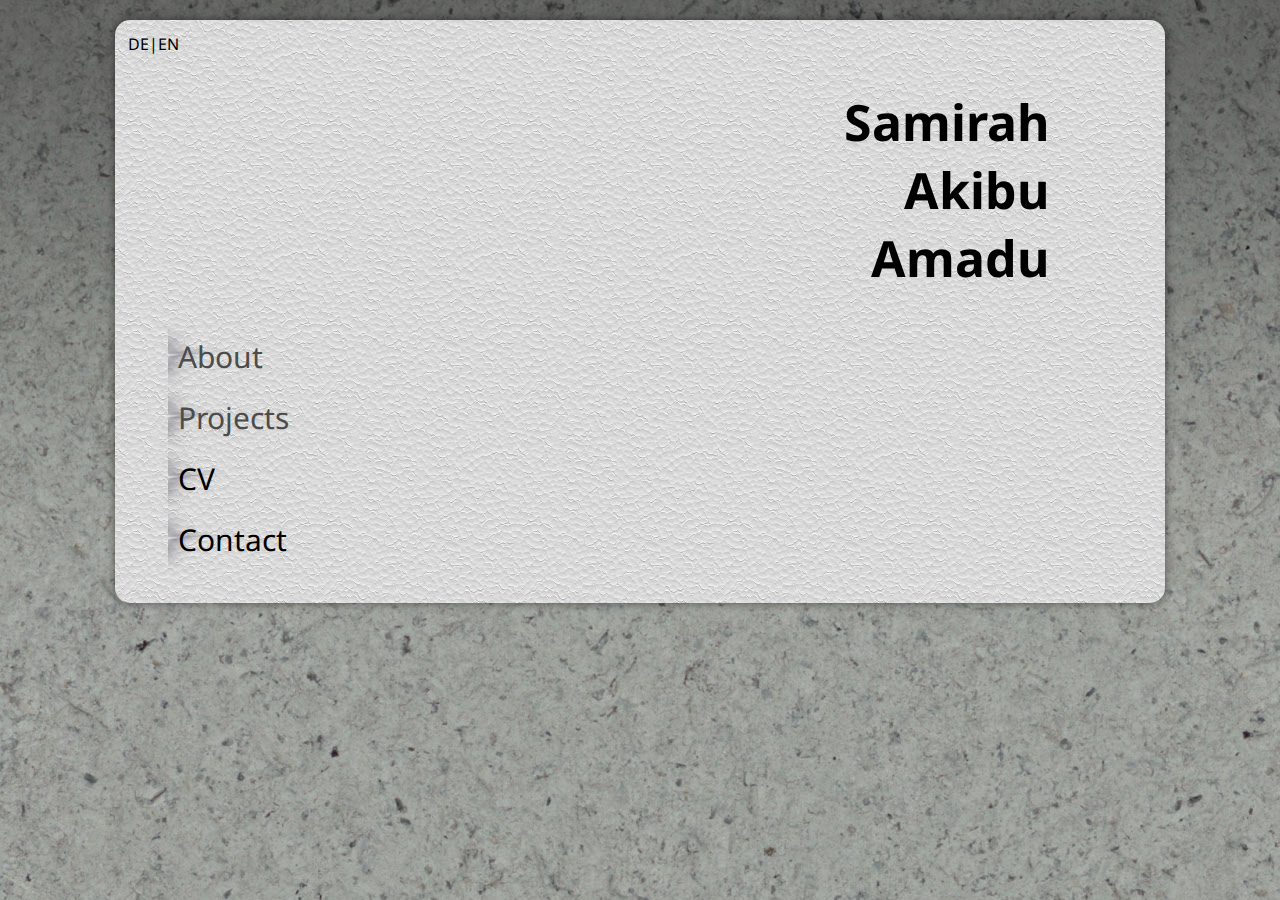
==== index.html @ 8db6edf9 "Style change" ====
<!DOCTYPE html>
<html>
	<head>
		<meta charset="UTF-8">
		<title>Samirah Akibu Amadu</title>
		<link rel="stylesheet" type="text/css" href="./css/main.css">
		<script>
		  (function(i,s,o,g,r,a,m){i['GoogleAnalyticsObject']=r;i[r]=i[r]||function(){
		  (i[r].q=i[r].q||[]).push(arguments)},i[r].l=1*new Date();a=s.createElement(o),
		  m=s.getElementsByTagName(o)[0];a.async=1;a.src=g;m.parentNode.insertBefore(a,m)
		  })(window,document,'script','//www.google-analytics.com/analytics.js','ga');

		  ga('create', 'UA-57248346-1', 'auto');
		  ga('send', 'pageview');
		  ga(‘set’, ‘&uid’, {{USER_ID}}); // Set the user ID using signed-in user_id.
		</script>
	</head>

	<body>
	
		
		<section id="wrapper">
			<p id="settings"><a href="./ger/index.html">DE</a>|<a href="./eng/index.html">EN</a></p>
			<section id="landing-page">
				<h1>Samirah<br>Akibu<br>Amadu</h1>  
				<!-- <object type="image/svg+xml" data="img/lander.svg" width="300" height="300"> -->
			</section>
			<div id="dropdown">
				<ul class="nobullet">
				<li class="enum"><a class="menu" href="">About</a></li>
				<li class="enum"><a class="menu" href="">Projects</a></li>
				<li class="enum"><a class="menu" href="./cv.html">CV</a></li>
				<li class="enum"><a class="menu" href="./contact.html">Contact</a></li>
				</ul>
			</div>
		</section>
	</body>

</html>
---- css/main.css ----
@import url(http://fonts.googleapis.com/css?family=Droid+Sans);
@import url(http://fonts.googleapis.com/css?family=Fira+Mono:700);

html {
    background: rgba(0, 0, 0, 0) url("../img/texture.jpg") repeat scroll 0 0;
}

body { 
	color: #000;
	font-family: 'Droid Sans', sans-serif;
    background: rgba(0, 0, 0, 0) url("../img/transparent_gradient.png") repeat-x fixed 0 0;
    margin: 0;
    padding: 20px 0 0;
}

h1 {
	font-size: 50px;
	text-align: right;
	font-family: 'Fira Mono', ;
}

a:link {
    color: #000;
    text-decoration: none;
}

a:visited {
	color: 	#4C4C4C;
}

a:hover {
	color: #fff;
}
a.menu:hover {
	font-size: 25px;
}



ul.nobullet {
	font-size: 20px;
	list-style-type: none;
    padding-right: 20px;
	text-align: left;
}

li.enum {
	font-size: 30px;
    background-image: url(../img/rayy.png);
    background-repeat: no-repeat;
    background-position: -10% 50%;
    background-size: 15%;
    padding: 10px;
}

#prism {
	width: 180px;
	height: 150px;
	position: absolute;
	left: 0;
	bottom: 0;
	z-index: 10;
}


#settings {
	width: 100%;
	height: auto;
	margin: 0 0px 0 auto;
	
}

#wrapper {
	width: 90%;
	border-radius: 15px;
	background: #f2f2eb url("../img/styrofoam.jpg") repeat scroll 0 0;
	box-shadow: 0 0 10px rgba(0, 0, 0, 0.5);
	height: auto;
	max-width: 80%;
	margin: 0% 9% 0% 9%;
	padding: 1%;
}

#landing-page {
	position: relative;
	margin: 0% 10% 0% 10%; /* top right bottom left */
	text-align: center;
}
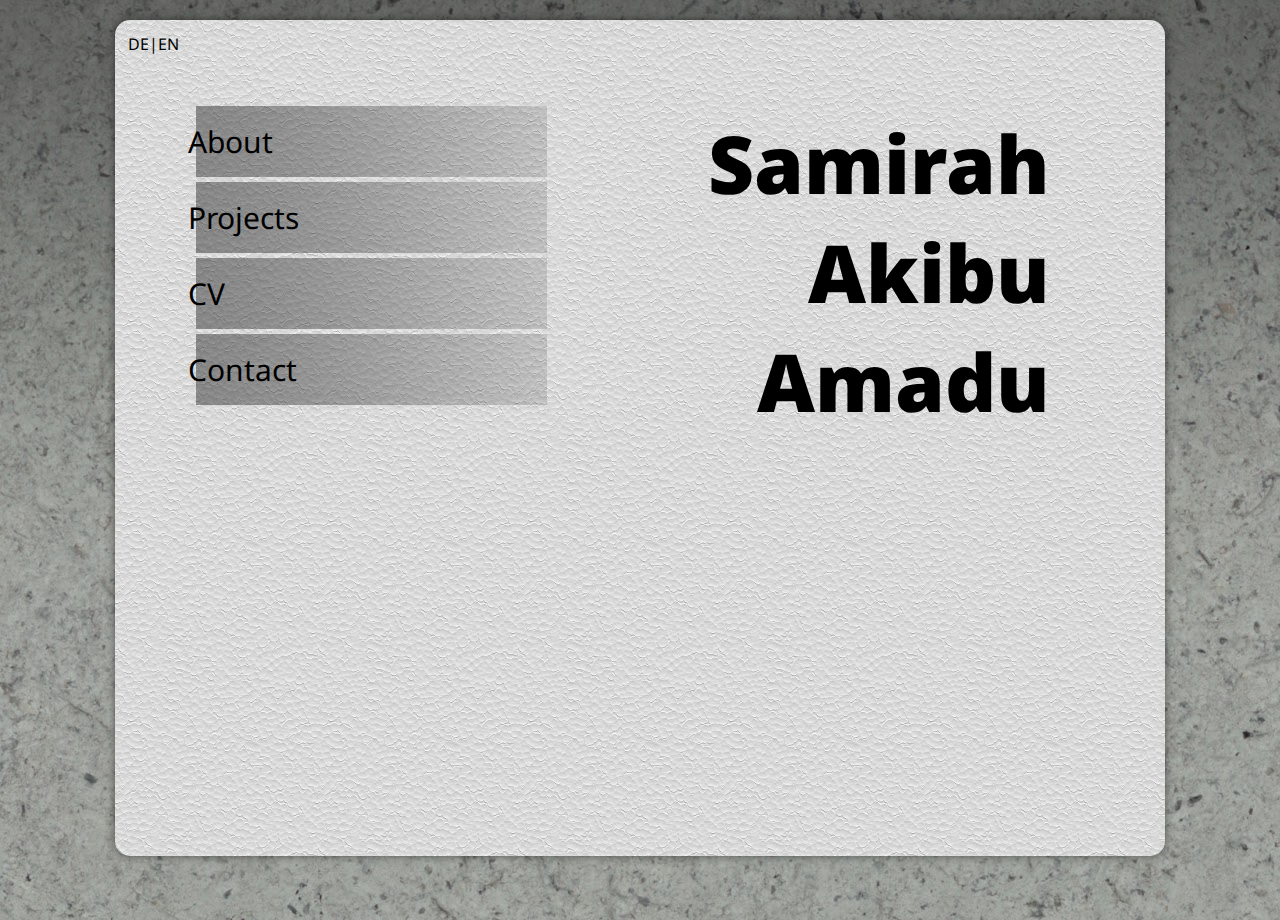
==== commit 01642ff6: "Language structure fix" ====
--- a/index.html
+++ b/index.html
@@ -27,10 +27,10 @@
 			</section>
 			<div id="dropdown">
 				<ul class="nobullet">
-				<li class="enum"><a class="menu" href="">About</a></li>
-				<li class="enum"><a class="menu" href="">Projects</a></li>
-				<li class="enum"><a class="menu" href="./cv.html">CV</a></li>
-				<li class="enum"><a class="menu" href="./contact.html">Contact</a></li>
+				<li class="enum"><a class="menu" href="./eng/about.html">About</a></li>
+				<li class="enum"><a class="menu" href="./eng/projects.html">Projects</a></li>
+				<li class="enum"><a class="menu" href="./eng/cv.html">CV</a></li>
+				<li class="enum"><a class="menu" href="./eng/contact.html">Contact</a></li>
 				</ul>
 			</div>
 		</section>
--- a/css/main.css
+++ b/css/main.css
@@ -1,8 +1,9 @@
 @import url(http://fonts.googleapis.com/css?family=Droid+Sans);
-@import url(http://fonts.googleapis.com/css?family=Fira+Mono:700);
+@import url(http://fonts.googleapis.com/css?family=Fira+Mono);
 
 html {
     background: rgba(0, 0, 0, 0) url("../img/texture.jpg") repeat scroll 0 0;
+    height:100%;
 }
 
 body { 
@@ -11,10 +12,12 @@
     background: rgba(0, 0, 0, 0) url("../img/transparent_gradient.png") repeat-x fixed 0 0;
     margin: 0;
     padding: 20px 0 0;
+    height:100%;
 }
 
 h1 {
-	font-size: 50px;
+	font-size: 80px;
+	font-weight: 900;
 	text-align: right;
 	font-family: 'Fira Mono', ;
 }
@@ -31,26 +34,30 @@
 a:hover {
 	color: #fff;
 }
-a.menu:hover {
-	font-size: 25px;
-}
-
-
 
 ul.nobullet {
-	font-size: 20px;
 	list-style-type: none;
-    padding-right: 20px;
+	margin: 5% auto auto auto; /* top right bottom left */
 	text-align: left;
 }
 
 li.enum {
 	font-size: 30px;
-    background-image: url(../img/rayy.png);
+    background-image: url(../img/list_gradient.png);
     background-repeat: no-repeat;
     background-position: -10% 50%;
-    background-size: 15%;
-    padding: 10px;
+    padding: 15px;
+    margin: 5px;
+    width: 35%;
+}
+
+li.enum:hover {
+	font-size: 25px;
+    background-image: url(../img/list_gradient_hover.png);
+    background-repeat: no-repeat;
+    background-position: -10% 50%;
+    padding: 15px;
+    margin: 5px;
 }
 
 #prism {
@@ -75,14 +82,34 @@
 	border-radius: 15px;
 	background: #f2f2eb url("../img/styrofoam.jpg") repeat scroll 0 0;
 	box-shadow: 0 0 10px rgba(0, 0, 0, 0.5);
-	height: auto;
+	height: 90%;
 	max-width: 80%;
-	margin: 0% 9% 0% 9%;
+	margin: auto 9% auto 9%; /* top right bottom left */
 	padding: 1%;
 }
 
 #landing-page {
 	position: relative;
-	margin: 0% 10% 0% 10%; /* top right bottom left */
-	text-align: center;
+	margin-right: 10%;
+	float: right;
 }
+
+/* 404 error */
+.error-404 {
+    width: 404px;
+    margin: 0 auto;
+    text-align: center;
+    position: absolute;
+    top:50%;
+    left:50%;
+    transform:translate(-50%, -50%);
+    border:1px solid lightgrey;
+}
+.logo-404 {
+    background-image: url(http://img14.deviantart.net/5e08/i/2014/116/2/a/gear_icon__version_4__by_weabb-d7g2d1u.png);
+    background-size: 100% 100%;
+    width: 300px;
+    height: 300px;
+    margin: 0 0 44px 44px;
+}
+
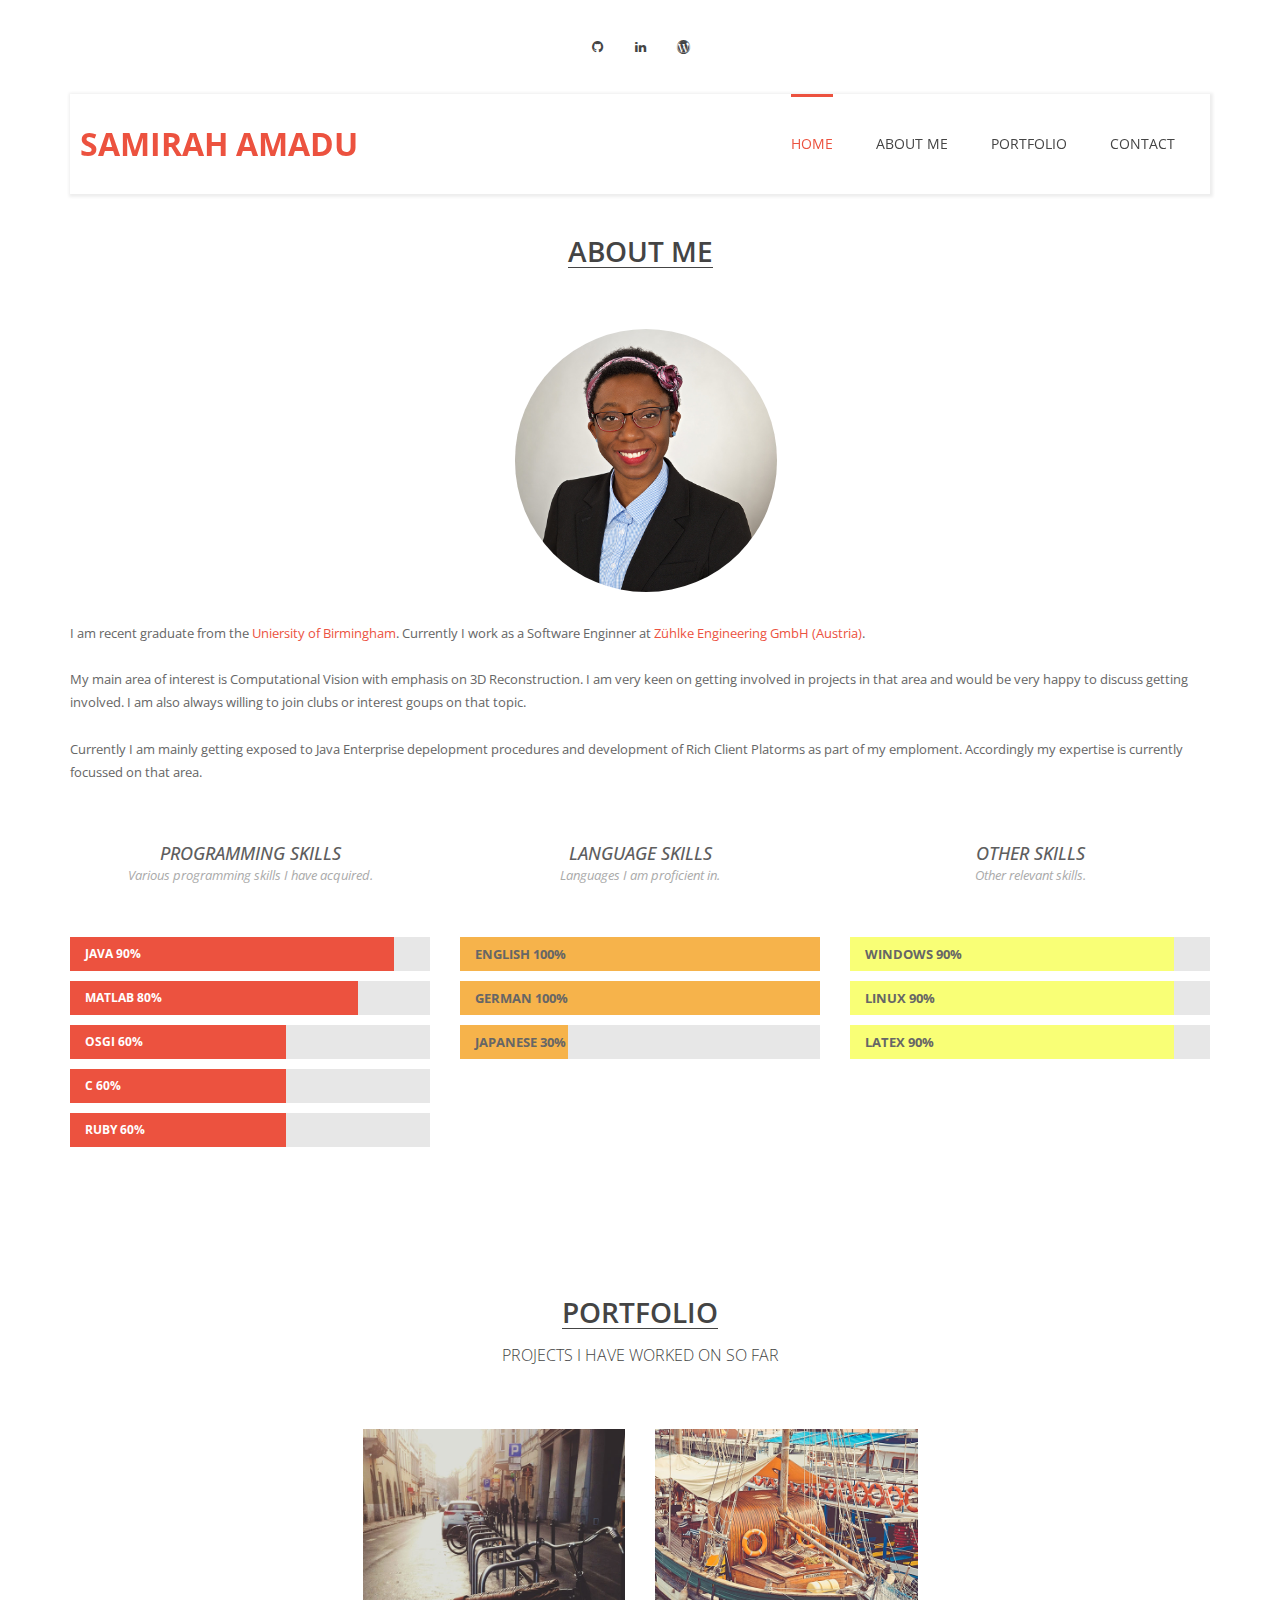
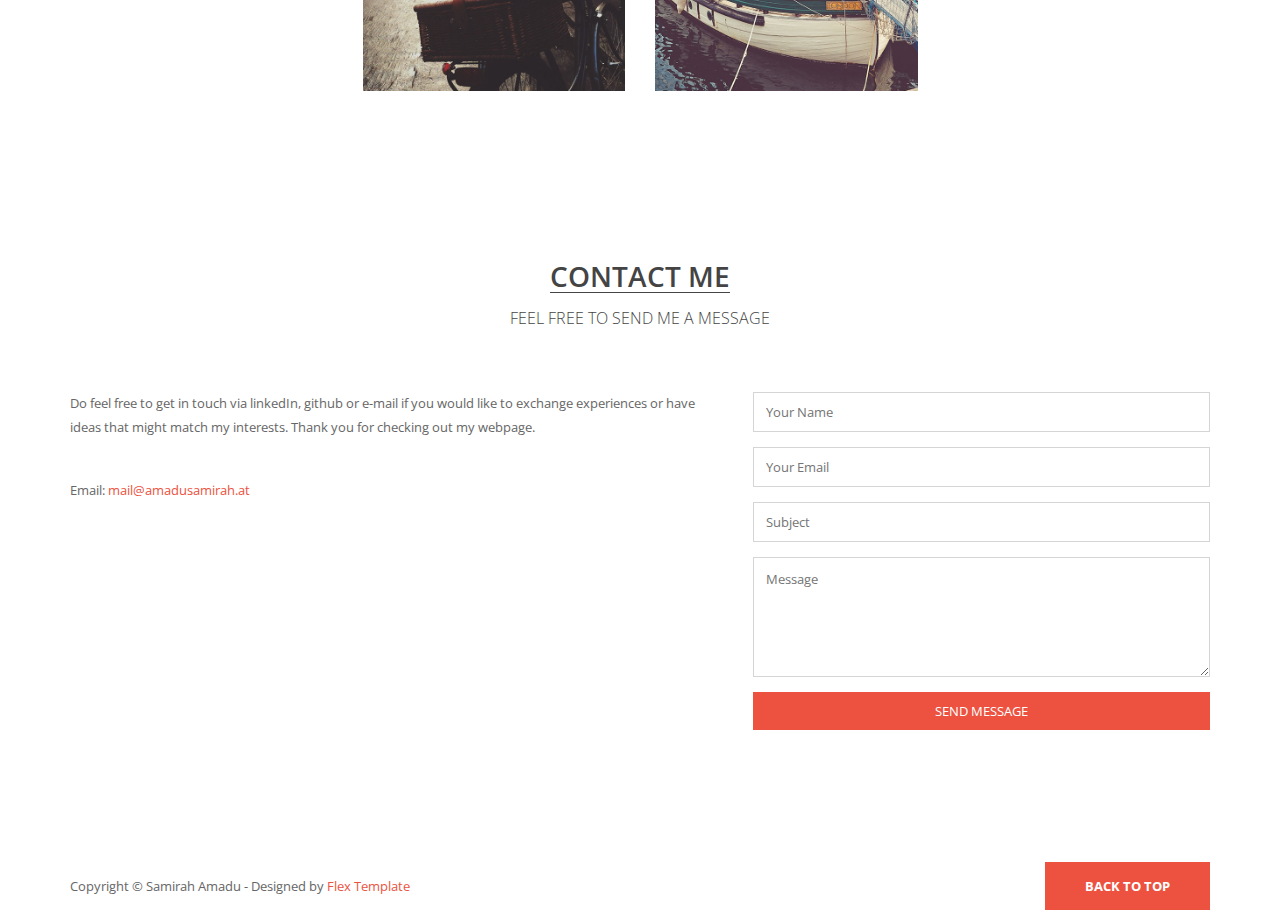
==== commit 6baad3b1: "New webpage, new files" ====
--- a/index.html
+++ b/index.html
@@ -1,39 +1,326 @@
-<!DOCTYPE html>
-<html>
-	<head>
-		<meta charset="UTF-8">
-		<title>Samirah Akibu Amadu</title>
-		<link rel="stylesheet" type="text/css" href="./css/main.css">
-		<script>
-		  (function(i,s,o,g,r,a,m){i['GoogleAnalyticsObject']=r;i[r]=i[r]||function(){
-		  (i[r].q=i[r].q||[]).push(arguments)},i[r].l=1*new Date();a=s.createElement(o),
-		  m=s.getElementsByTagName(o)[0];a.async=1;a.src=g;m.parentNode.insertBefore(a,m)
-		  })(window,document,'script','//www.google-analytics.com/analytics.js','ga');
-
-		  ga('create', 'UA-57248346-1', 'auto');
-		  ga('send', 'pageview');
-		  ga(‘set’, ‘&uid’, {{USER_ID}}); // Set the user ID using signed-in user_id.
-		</script>
-	</head>
-
-	<body>
-	
-		
-		<section id="wrapper">
-			<p id="settings"><a href="./ger/index.html">DE</a>|<a href="./eng/index.html">EN</a></p>
-			<section id="landing-page">
-				<h1>Samirah<br>Akibu<br>Amadu</h1>  
-				<!-- <object type="image/svg+xml" data="img/lander.svg" width="300" height="300"> -->
-			</section>
-			<div id="dropdown">
-				<ul class="nobullet">
-				<li class="enum"><a class="menu" href="./eng/about.html">About</a></li>
-				<li class="enum"><a class="menu" href="./eng/projects.html">Projects</a></li>
-				<li class="enum"><a class="menu" href="./eng/cv.html">CV</a></li>
-				<li class="enum"><a class="menu" href="./eng/contact.html">Contact</a></li>
-				</ul>
-			</div>
-		</section>
-	</body>
-
-</html>
+<!DOCTYPE html>
+<!--[if lt IE 7]>      <html class="no-js lt-ie9 lt-ie8 lt-ie7"> <![endif]-->
+<!--[if IE 7]>         <html class="no-js lt-ie9 lt-ie8"> <![endif]-->
+<!--[if IE 8]>         <html class="no-js lt-ie9"> <![endif]-->
+<!--[if gt IE 8]><!--> <html class="no-js"> <!--<![endif]-->
+    <head>
+        <meta charset="utf-8">
+        <title>Samirah Amadu - Software Engineer</title>
+    	<meta name="description" content="">
+        <meta name="viewport" content="width=device-width">
+<!-- 
+Flex Template 
+http://www.templatemo.com/tm-406-flex
+-->
+        <link href='http://fonts.googleapis.com/css?family=Open+Sans:400,300,600,700,800' rel='stylesheet' type='text/css'>
+        
+        <link rel="stylesheet" href="css/bootstrap.min.css">
+        <link rel="stylesheet" href="css/font-awesome.css">
+        <link rel="stylesheet" href="css/animate.css">
+        <link rel="stylesheet" href="css/templatemo_misc.css">
+        <link rel="stylesheet" href="css/templatemo_style.css">
+
+        <script src="js/vendor/modernizr-2.6.1-respond-1.1.0.min.js"></script>
+    </head>
+    <body>
+        <!--[if lt IE 7]>
+            <p class="chromeframe">You are using an outdated browser. <a href="http://browsehappy.com/">Upgrade your browser today</a> or <a href="http://www.google.com/chromeframe/?redirect=true">install Google Chrome Frame</a> to better experience this site.</p>
+        <![endif]-->
+
+
+        <div class="site-main" id="sTop">
+            <div class="site-header">
+                <div class="container">
+                    <div class="row">
+                        <div class="col-md-12 text-center">
+                            <ul class="social-icons">
+                                <li><a href="https://github.com/chibi03" class="fa fa-github"></a></li>
+                                <li><a href="https://uk.linkedin.com/in/samirahamadu" class="fa fa-linkedin"></a></li>
+								<li><a href="https://techandmyself.wordpress.com/" class="fa fa-wordpress"></a></li>
+                            </ul>
+                        </div> <!-- /.col-md-12 -->
+                    </div> <!-- /.row -->
+                </div> <!-- /.container -->
+                <div class="main-header">
+                    <div class="container">
+                        <div id="menu-wrapper">
+                            <div class="row">
+                                <div class="logo-wrapper col-md-4 col-sm-4">
+                                    <h1>
+                                        <a href="#">Samirah Amadu</a>
+                                    </h1>
+                                </div> <!-- /.logo-wrapper -->
+                                <div class="col-md-8 col-sm-8 main-menu text-right">
+                                    <div class="toggle-menu visible-sm visible-xs"><i class="fa fa-bars"></i></div>
+                                    <ul class="menu-first">
+                                        <li class="active"><a href="#">Home</a></li>
+                                        <li><a href="#our-team">About Me</a></li>
+                                        <li><a href="#portfolio">Portfolio</a></li>
+                                        <li><a href="#contact">Contact</a></li>                                 
+                                    </ul>                                    
+                                </div> <!-- /.main-menu -->
+                            </div> <!-- /.row -->
+                        </div> <!-- /#menu-wrapper -->                        
+                    </div> <!-- /.container -->
+                </div> <!-- /.main-header -->
+            </div> <!-- /.site-header -->
+        </div> <!-- /.site-main -->
+
+
+		<div class="content-section" id="our-team">
+            <div class="container">
+                <div class="row">
+                    <div class="heading-section col-md-12 text-center">
+                        <h2>About Me</h2>
+                    </div> <!-- /.heading-section -->
+                </div> <!-- /.row -->
+                <div class="row">
+                    <div class="team-member col-md-3 col-sm-6">
+                        <div class="member-thumb">
+                            <img src="images/member1.jpg" alt="">
+                            <div class="team-overlay">
+                                <h3>Samirah Amadu</h3>
+                                <span>Software Engineer</span>
+                                <ul class="social">
+                                    <li><a href="https://github.com/chibi03" class="fa fa-github"></a></li>
+                                <li><a href="https://uk.linkedin.com/in/samirahamadu" class="fa fa-linkedin"></a></li>
+								<li><a href="https://techandmyself.wordpress.com/" class="fa fa-wordpress"></a></li>
+                                </ul>
+                            </div> <!-- /.team-overlay -->
+                        </div> <!-- /.member-thumb -->
+                    </div> <!-- /.team-member -->
+                </div> <!-- /.row -->
+				<div class="row">
+                    <div class="col-md-12 col-sm-6">
+						<p>I am recent graduate from the <a href="http://www.birmingham.ac.uk/index.aspx">Uniersity of Birmingham</a>. Currently I work as a Software Enginner at <a href="http://www.zuehlke.com/at/de/">Zühlke Engineering GmbH (Austria)</a>. <br><br>
+						My main area of interest is Computational Vision with emphasis on 3D Reconstruction. I am very keen on getting involved in projects in that area and would be very happy to discuss getting involved. I am also always willing to join clubs or interest goups on that topic.<br><br>
+Currently I am mainly getting exposed to Java Enterprise depelopment procedures and development of Rich Client Platorms as part of my emploment. Accordingly my expertise is currently focussed on that area.
+						</p>
+                    </div> <!-- /.col-md-12 -->
+                </div> <!-- /.row -->
+
+
+                <div class="row">
+                    <div class="col-md-4 text-center">
+                        <div class="skills-heading">
+                            <h3 class="skills-title">Programming Skills</h3>
+                            <p class="small-text">Various programming skills I have acquired.</p>
+                        </div>
+                    </div> <!-- /.col-md-12 -->
+					<div class="col-md-4 text-center">
+                        <div class="skills-heading">
+                            <h3 class="skills-title">Language Skills</h3>
+							<p class="small-text">Languages I am proficient in.</p>
+                        </div>
+                    </div> <!-- /.col-md-12 -->
+					<div class="col-md-4 text-center">
+                        <div class="skills-heading">
+                            <h3 class="skills-title">Other Skills</h3>
+							<p class="small-text">Other relevant skills.</p>
+                        </div>
+                    </div> <!-- /.col-md-12 -->
+                </div> <!-- /.row -->
+                <div class="row">
+                    <div class="col-md-4 col-sm-6">
+                        <ul class="progess-bars">
+                            <li>
+                                <div class="progress">
+                                    <div class="progress-bar" role="progressbar" aria-valuenow="90" aria-valuemin="0" aria-valuemax="100" style="width: 90%;">Java 90%</div>
+                                </div>
+                            </li>
+                            <li>
+                                <div class="progress">
+                                    <div class="progress-bar" role="progressbar" aria-valuenow="80" aria-valuemin="0" aria-valuemax="100" style="width: 80%;">Matlab 80%</div>
+                                </div>
+                            </li>
+                            <li>
+                                <div class="progress">
+                                    <div class="progress-bar" role="progressbar" aria-valuenow="60" aria-valuemin="0" aria-valuemax="100" style="width: 60%;">OSGi 60%</div>
+                                </div>
+                            </li>
+                            <li>
+                                <div class="progress">
+                                    <div class="progress-bar" role="progressbar" aria-valuenow="60" aria-valuemin="0" aria-valuemax="100" style="width: 60%;">C 60%</div>
+                                </div>
+                            </li>
+							<li>
+                                <div class="progress">
+                                    <div class="progress-bar" role="progressbar" aria-valuenow="60" aria-valuemin="0" aria-valuemax="100" style="width: 60%;">Ruby 60%</div>
+                                </div>
+                            </li>
+                        </ul>
+                    </div> <!-- /.col-md-4 -->
+					<div class="col-md-4 col-sm-6">
+                        <ul class="progess-bars">
+                            <li>
+                                <div class="progress">
+                                    <div class="progress-bar-orange" role="progressbar" aria-valuenow="100" aria-valuemin="0" aria-valuemax="100" style="width: 100%;">English 100%</div>
+                                </div>
+                            </li>
+                            <li>
+                                <div class="progress">
+                                    <div class="progress-bar-orange" role="progressbar" aria-valuenow="100" aria-valuemin="0" aria-valuemax="100" style="width: 100%;">German 100%</div>
+                                </div>
+                            </li>
+							<li>
+                                <div class="progress">
+                                    <div class="progress-bar-orange" role="progressbar" aria-valuenow="30" aria-valuemin="0" aria-valuemax="100" style="width: 30%;">Japanese 30%</div>
+                                </div>
+                            </li>
+                        </ul>
+                    </div> <!-- /.col-md-4 -->
+					<div class="col-md-4 col-sm-6">
+                        <ul class="progess-bars">
+                            <li>
+                                <div class="progress">
+                                    <div class="progress-bar-yellow" role="progressbar" aria-valuenow="90" aria-valuemin="0" aria-valuemax="100" style="width: 90%;">Windows 90%</div>
+                                </div>
+                            </li>
+                            <li>
+                                <div class="progress">
+                                    <div class="progress-bar-yellow" role="progressbar" aria-valuenow="90" aria-valuemin="0" aria-valuemax="100" style="width: 90%;">Linux 90%</div>
+                                </div>
+                            </li>
+							<li>
+                                <div class="progress">
+                                    <div class="progress-bar-yellow" role="progressbar" aria-valuenow="90" aria-valuemin="0" aria-valuemax="100" style="width: 90%;">Latex 90%</div>
+                                </div>
+                            </li>
+                        </ul>
+                    </div> <!-- /.col-md-4 -->
+				</div>
+            </div> <!-- /.container -->
+        </div> <!-- /#our-team -->
+
+
+
+
+        <div class="content-section" id="portfolio">
+            <div class="container">
+                <div class="row">
+                    <div class="heading-section col-md-12 text-center">
+                        <h2>Portfolio</h2>
+                        <p>Projects I have worked on so far</p>
+                    </div> <!-- /.heading-section -->
+                </div> <!-- /.row -->
+                <div class="row">
+					<div class="portfolio-item col-md-3 col-sm-6">
+                    </div> <!-- /.portfolio-item -->
+                    <div class="portfolio-item col-md-3 col-sm-6">
+                        <div class="portfolio-thumb">
+                            <img src="images/gallery/p1.jpg" alt="">
+                            <div class="portfolio-overlay">
+                                <h3>3D Reconstruction</h3>
+                                <p>Development of a prototype for Stereo Reconstruction from images.</p>
+                                <a href="images/gallery/p1.jpg" data-rel="lightbox" class="expand">
+                                    <i class="fa fa-search"></i>
+                                </a>
+                            </div> <!-- /.portfolio-overlay -->
+                        </div> <!-- /.portfolio-thumb -->
+                    </div> <!-- /.portfolio-item -->
+                    <div class="portfolio-item col-md-3 col-sm-6">
+                        <div class="portfolio-thumb">
+                            <img src="images/gallery/p2.jpg" alt="">
+                            <div class="portfolio-overlay">
+                                <h3>Buildpack for Cloudfoundry</h3>
+                                <p>Development of a CloudFoundry Buildpack for the integration of WebSphere Liberty profile into its PaaS.</p>
+                                <a href="images/gallery/p2.jpg" data-rel="lightbox" class="expand">
+                                    <i class="fa fa-search"></i>
+                                </a>
+                            </div> <!-- /.portfolio-overlay -->
+                        </div> <!-- /.portfolio-thumb -->
+                    </div> <!-- /.portfolio-item -->
+					<div class="portfolio-item col-md-3 col-sm-6">
+                    </div> <!-- /.portfolio-item -->
+                </div> <!-- /.row -->
+            </div> <!-- /.container -->
+        </div> <!-- /#portfolio -->
+
+
+
+
+        <div class="content-section" id="contact">
+            <div class="container">
+                <div class="row">
+                    <div class="heading-section col-md-12 text-center">
+                        <h2>Contact Me</h2>
+                        <p>Feel free to send me a message</p>
+                    </div> <!-- /.heading-section -->
+                </div> <!-- /.row -->
+                <div class="row">
+                    <div class="col-md-7 col-sm-6">
+                        <p>Do feel free to get in touch via linkedIn, github or e-mail if you would like to exchange experiences or have ideas that might match my interests.
+Thank you for checking out my webpage.
+                    	</p>
+                        <ul class="contact-info">
+                            <li>Email: <a href="mailto:mail@amadusamirah.at">mail@amadusamirah.at</a></li>
+                        </ul>
+                        <!-- spacing for mobile viewing --><br><br>
+                    </div> <!-- /.col-md-7 -->
+                    <div class="col-md-5 col-sm-6">
+                        <div class="contact-form">
+                            <form method="post" name="contactform" id="contactform">
+                                <p>
+                                    <input name="name" type="text" id="name" placeholder="Your Name">
+                                </p>
+                                <p>
+                                    <input name="email" type="text" id="email" placeholder="Your Email"> 
+                                </p>
+                                <p>
+                                    <input name="subject" type="text" id="subject" placeholder="Subject"> 
+                                </p>
+                                <p>
+                                    <textarea name="comments" id="comments" placeholder="Message"></textarea>    
+                                </p>
+                                <input type="submit" class="mainBtn" id="submit" value="Send Message">
+                            </form>
+                        </div> <!-- /.contact-form -->
+                    </div> <!-- /.col-md-5 -->
+                </div> <!-- /.row -->
+            </div> <!-- /.container -->
+        </div> <!-- /#contact -->
+            
+        <div id="footer">
+            <div class="container">
+                <div class="row">
+                    <div class="col-md-8 col-xs-12 text-left">
+                        <span>Copyright &copy; Samirah Amadu
+                        - Designed by <a rel="nofollow" href="http://www.templatemo.com/tm-406-flex" target="_parent">Flex Template</a></span>
+                  </div> <!-- /.text-center -->
+                    <div class="col-md-4 hidden-xs text-right">
+                        <a href="#top" id="go-top">Back to top</a>
+                    </div> <!-- /.text-center -->
+                </div> <!-- /.row -->
+            </div> <!-- /.container -->
+        </div> <!-- /#footer -->
+        
+        <script src="js/vendor/jquery-1.11.0.min.js"></script>
+        <script>window.jQuery || document.write('<script src="js/vendor/jquery-1.11.0.min.js"><\/script>')</script>
+        <script src="js/bootstrap.js"></script>
+        <script src="js/plugins.js"></script>
+        <script src="js/main.js"></script>
+
+        <!-- Google Map -->
+        <script src="http://maps.google.com/maps/api/js?sensor=true"></script>
+        <script src="js/vendor/jquery.gmap3.min.js"></script>
+        
+        <!-- Google Map Init-->
+        <script type="text/javascript">
+            jQuery(function($){
+                $('#map_canvas').gmap3({
+                    marker:{
+                        address: '16.8496189,96.1288854' 
+                    },
+                        map:{
+                        options:{
+                        zoom: 15,
+                        scrollwheel: false,
+                        streetViewControl : true
+                        }
+                    }
+                });
+            });
+        </script>
+        <!-- templatemo 406 flex -->
+    </body>
+</html>
--- a/css/templatemo_misc.css
+++ b/css/templatemo_misc.css
@@ -0,0 +1,389 @@
+/*
+ * jQuery FlexSlider v2.2.0
+ * http://www.woothemes.com/flexslider/
+ *
+ * Copyright 2012 WooThemes
+ * Free to use under the GPLv2 license.
+ * http://www.gnu.org/licenses/gpl-2.0.html
+ *
+ * Contributing author: Tyler Smith (@mbmufffin)
+ */
+/* Browser Resets
+*********************************/
+.flex-container a:active,
+.flexslider a:active,
+.flex-container a:focus,
+.flexslider a:focus {
+  outline: none;
+}
+
+.slides,
+.flex-control-nav,
+.flex-direction-nav {
+  margin: 0;
+  padding: 0;
+  list-style: none;
+}
+
+/* Icon Fonts
+*********************************/
+/* Font-face Icons */
+@font-face {
+  font-family: 'flexslider-icon';
+  src: url("../fonts/flexslider-icon.eot");
+  src: url("../fonts/flexslider-icon.eot?#iefix") format("embedded-opentype"), url("../fonts/flexslider-icon.woff") format("woff"), url("../fonts/flexslider-icon.ttf") format("truetype"), url("../fonts/flexslider-icon.svg#flexslider-icon") format("svg");
+  font-weight: normal;
+  font-style: normal;
+}
+/* FlexSlider Necessary Styles
+*********************************/
+.flexslider {
+  margin: 0;
+  padding: 0;
+}
+
+.flexslider .slides > li {
+  display: none;
+  -webkit-backface-visibility: hidden;
+}
+
+/* Hide the slides before the JS is loaded. Avoids image jumping */
+.flexslider .slides img {
+  width: 100%;
+  display: block;
+}
+
+.flex-pauseplay span {
+  text-transform: capitalize;
+}
+
+/* Clearfix for the .slides element */
+.slides:after {
+  content: "\0020";
+  display: block;
+  clear: both;
+  visibility: hidden;
+  line-height: 0;
+  height: 0;
+}
+
+html[xmlns] .slides {
+  display: block;
+}
+
+* html .slides {
+  height: 1%;
+}
+
+/* No JavaScript Fallback */
+/* If you are not using another script, such as Modernizr, make sure you
+ * include js that eliminates this class on page load */
+.no-js .slides > li:first-child {
+  display: block;
+}
+
+/* FlexSlider Default Theme
+*********************************/
+.flexslider {
+  margin: 0 0;
+  background: #eee;
+  position: relative;
+  zoom: 1;
+}
+
+.flex-viewport {
+  max-height: 2000px;
+  -webkit-transition: all 1s ease;
+  -moz-transition: all 1s ease;
+  -o-transition: all 1s ease;
+  transition: all 1s ease;
+}
+
+.loading .flex-viewport {
+  max-height: 300px;
+}
+
+.flexslider .slides {
+  zoom: 1;
+}
+
+.carousel li {
+  margin-right: 5px;
+}
+
+/* Direction Nav */
+.flex-direction-nav {
+  *height: 0;
+}
+
+.flex-direction-nav a {
+  display: block;
+  width: 40px;
+  height: 40px;
+  margin: -20px 0 0;
+  position: absolute;
+  top: 50%;
+  z-index: 10;
+  overflow: hidden;
+  opacity: 0;
+  cursor: pointer;
+  color: rgba(0, 0, 0, 0.8);
+  text-shadow: 1px 1px 0 rgba(255, 255, 255, 0.3);
+  -webkit-transition: all .3s ease;
+  -moz-transition: all .3s ease;
+  transition: all .3s ease;
+}
+
+.flex-direction-nav .flex-prev {
+  left: -50px;
+}
+
+.flex-direction-nav .flex-next {
+  right: -50px;
+  text-align: right;
+}
+
+.flexslider:hover .flex-prev {
+  opacity: 0.7;
+  left: 10px;
+}
+
+.flexslider:hover .flex-next {
+  opacity: 0.7;
+  right: 10px;
+}
+
+.flexslider:hover .flex-next:hover, .flexslider:hover .flex-prev:hover {
+  opacity: 1;
+}
+
+.flex-direction-nav .flex-disabled {
+  opacity: 0 !important;
+  filter: alpha(opacity=0);
+  cursor: default;
+}
+
+.flex-direction-nav a:before {
+  font-family: "flexslider-icon";
+  font-size: 40px;
+  display: inline-block;
+  content: '\f001';
+}
+
+.flex-direction-nav a.flex-next:before {
+  content: '\f002';
+}
+
+/* Pause/Play */
+.flex-pauseplay a {
+  display: block;
+  width: 20px;
+  height: 20px;
+  position: absolute;
+  bottom: 5px;
+  left: 10px;
+  opacity: 0.8;
+  z-index: 10;
+  overflow: hidden;
+  cursor: pointer;
+  color: #000;
+}
+
+.flex-pauseplay a:before {
+  font-family: "flexslider-icon";
+  font-size: 20px;
+  display: inline-block;
+  content: '\f004';
+}
+
+.flex-pauseplay a:hover {
+  opacity: 1;
+}
+
+.flex-pauseplay a.flex-play:before {
+  content: '\f003';
+}
+
+/* Control Nav */
+.flex-control-nav {
+  width: 100%;
+  position: absolute;
+  bottom: -40px;
+  text-align: center;
+}
+
+.flex-control-nav li {
+  margin: 0 6px;
+  display: inline-block;
+  zoom: 1;
+  *display: inline;
+}
+
+.flex-control-paging li a {
+  width: 11px;
+  height: 11px;
+  display: block;
+  background: #666;
+  background: rgba(0, 0, 0, 0.5);
+  cursor: pointer;
+  text-indent: -9999px;
+  -webkit-border-radius: 20px;
+  -moz-border-radius: 20px;
+  -o-border-radius: 20px;
+  border-radius: 20px;
+  -webkit-box-shadow: inset 0 0 3px rgba(0, 0, 0, 0.3);
+  -moz-box-shadow: inset 0 0 3px rgba(0, 0, 0, 0.3);
+  -o-box-shadow: inset 0 0 3px rgba(0, 0, 0, 0.3);
+  box-shadow: inset 0 0 3px rgba(0, 0, 0, 0.3);
+}
+
+.flex-control-paging li a:hover {
+  background: #333;
+  background: rgba(0, 0, 0, 0.7);
+}
+
+.flex-control-paging li a.flex-active {
+  background: #000;
+  background: rgba(0, 0, 0, 0.9);
+  cursor: default;
+}
+
+.flex-control-thumbs {
+  margin: 5px 0 0;
+  position: static;
+  overflow: hidden;
+}
+
+.flex-control-thumbs li {
+  width: 25%;
+  float: left;
+  margin: 0;
+}
+
+.flex-control-thumbs img {
+  width: 100%;
+  display: block;
+  opacity: .7;
+  cursor: pointer;
+}
+
+.flex-control-thumbs img:hover {
+  opacity: 1;
+}
+
+.flex-control-thumbs .flex-active {
+  opacity: 1;
+  cursor: default;
+}
+
+@media screen and (max-width: 860px) {
+  .flex-direction-nav .flex-prev {
+    opacity: 1;
+    left: 10px;
+  }
+
+  .flex-direction-nav .flex-next {
+    opacity: 1;
+    right: 10px;
+  }
+}
+#lightbox {
+  cursor: pointer;
+  position: fixed;
+  width: 100%;
+  height: 100%;
+  top: 0;
+  left: 0;
+  background: black;
+  /* IE Fallback (Solid Colour) */
+  background: url([data-uri]);
+  background: rgba(0, 0, 0, 0.7);
+  -webkit-filter: none !important;
+}
+
+#lightbox img {
+  display: block;
+  position: absolute;
+  border: 5px solid #fff;
+  box-shadow: 0 0 20px #000;
+  border-radius: 1px;
+}
+
+body.blurred > * {
+  -webkit-filter: blur(2px);
+  -webkit-transform: translate3d(0, 0, 0);
+}
+
+.lightbox-loading {
+  background: url(../images/loading.gif) center center no-repeat;
+  width: 31px;
+  height: 31px;
+  margin: -16px 0 0 -16px;
+  position: absolute;
+  top: 48%;
+  left: 50%;
+}
+
+.lightbox-caption {
+  display: none;
+  position: absolute;
+  left: 0;
+  bottom: 0;
+  width: 100%;
+  text-align: center;
+  z-index: 1000;
+  background: #000;
+  background: rgba(0, 0, 0, 0.7);
+}
+
+.lightbox-caption p {
+  margin: 0 auto;
+  max-width: 70%;
+  display: inline-block;
+  *display: inline;
+  *zoom: 1;
+  padding: 10px;
+  color: #fff;
+  font-size: 12px;
+  line-height: 18px;
+}
+
+.lightbox-button {
+  position: absolute;
+  z-index: 9999;
+  background: no-repeat center center;
+  width: 32px;
+  height: 32px;
+  opacity: 0.4;
+  -webkit-transition: all 0.3s;
+  -moz-transition: all 0.3s;
+  -ms-transition: all 0.3s;
+  transition: all 0.3s;
+}
+
+.lightbox-button:hover,
+.lightbox-button:focus {
+  opacity: 1;
+  -webkit-transform: scale(1.4);
+  -moz-transform: scale(1.4);
+  -ms-transform: scale(1.4);
+  transform: scale(1.4);
+}
+
+.lightbox-close {
+  right: 10px;
+  top: 10px;
+  background-image: url("../images/close.png");
+}
+
+.lightbox-next {
+  right: 10px;
+  top: 48%;
+  background-image: url("../images/next.png");
+}
+
+.lightbox-previous {
+  left: 10px;
+  top: 48%;
+  background-image: url("../images/previous.png");
+}
--- a/css/templatemo_style.css
+++ b/css/templatemo_style.css
@@ -0,0 +1,813 @@
+/* 
+
+Flex Template 
+
+http://www.templatemo.com/tm-406-flex
+
+*/
+
+html, body, div, span, applet, object, iframe, h1, h2, h3, h4, h5, h6, p, blockquote, pre, a, abbr, acronym, address, big, cite, code, del, dfn, em, img, ins, kbd, q, s, samp, small, strike, strong, sub, sup, tt, var, b, u, i, center, dl, dt, dd, ol, ul, li, fieldset, form, label, legend, table, caption, tbody, tfoot, thead, tr, th, td, article, aside, canvas, details, embed, figure, figcaption, footer, header, hgroup, menu, nav, output, ruby, section, summary, time, mark, audio, video {
+  margin: 0;
+  padding: 0;
+  border: 0;
+  font-size: 100%;
+  vertical-align: baseline;
+}
+
+body {
+  line-height: 1;
+}
+
+.blue {
+	color: #06C;
+}
+
+.green {
+	color: #090;
+}
+
+ol,
+ul {
+  list-style: none;
+}
+
+blockquote,
+q {
+  quotes: none;
+}
+
+blockquote:before,
+blockquote:after {
+  content: '';
+  content: none;
+}
+
+table {
+  border-collapse: collapse;
+  border-spacing: 0;
+}
+
+html {
+  font-size: 100%;
+  -webkit-text-size-adjust: 100%;
+  -ms-text-size-adjust: 100%;
+}
+
+a:focus {
+  outline: none;
+  text-decoration: none;
+}
+
+a:active {
+  text-decoration: none;
+}
+
+article,
+aside,
+details,
+figcaption,
+figure,
+footer,
+header,
+hgroup,
+nav,
+section,
+img {
+  display: block;
+}
+
+audio,
+canvas,
+video {
+  display: inline-block;
+  *display: inline;
+  *zoom: 1;
+}
+
+audio:not([controls]) {
+  display: none;
+}
+
+sub,
+sup {
+  line-height: 0;
+  position: relative;
+  vertical-align: baseline;
+}
+
+sup {
+  top: -.5em;
+}
+
+sub {
+  bottom: -.25em;
+}
+
+img {
+  border: 0;
+  -ms-interpolation-mode: bicubic;
+}
+
+button,
+input,
+select,
+textarea {
+  font-size: 100%;
+  margin: 0;
+  vertical-align: baseline;
+  *vertical-align: middle;
+}
+
+button,
+input {
+  line-height: normal;
+  *overflow: visible;
+}
+
+button::-moz-focus-inner,
+input::-moz-focus-inner {
+  border: 0;
+  padding: 0;
+}
+
+button,
+input[type="button"],
+input[type="reset"],
+input[type="submit"] {
+  cursor: pointer;
+  -webkit-appearance: button;
+}
+
+input[type="search"] {
+  -webkit-appearance: textfield;
+  -webkit-box-sizing: content-box;
+  -moz-box-sizing: content-box;
+  box-sizing: content-box;
+}
+
+input[type="search"]:-webkit-search-decoration {
+  -webkit-appearance: none;
+}
+
+textarea {
+  overflow: auto;
+  vertical-align: top;
+}
+
+body {
+  font-family: "Open Sans", Arial, sans-serif;
+  font-size: .83em;
+  line-height: 1.75;
+  color: #666666;
+  background-color: white;
+  text-rendering: optimizeLegibility;
+  overflow-x: hidden;
+}
+
+a {
+  color: #ec523f;
+  text-decoration: none;
+  -webkit-transition: all 200ms ease-in-out;
+  -moz-transition: all 200ms ease-in-out;
+  transition: all 200ms ease-in-out;
+}
+a:hover {
+  color: black;
+  text-decoration: none;
+}
+
+h1, h2, h3, h4, h5, h6 {
+  font-family: "Open Sans", Arial, sans-serif;
+  color: #444444;
+}
+
+*, *:before, *:after {
+  -moz-box-sizing: border-box;
+  -webkit-box-sizing: border-box;
+  box-sizing: border-box;
+}
+
+button,
+input,
+select,
+textarea {
+  border: 1px solid #d5d5d5;
+  outline: 0;
+  padding: 10px 12px;
+  color: #666666;
+}
+button:focus,
+input:focus,
+select:focus,
+textarea:focus {
+  border-color: #666666;
+}
+
+.text-right {
+  text-align: right;
+}
+
+.text-left {
+  text-align: left;
+}
+
+.text-center {
+  text-align: center;
+}
+
+.main-btn {
+  color: white;
+  border: 1px solid white;
+  padding: 12px 20px;
+  text-transform: uppercase;
+  font-weight: 700;
+  display: inline-block;
+}
+
+hr {
+  display: block;
+  height: 1px;
+  border: 0;
+  border-top: 1px solid #e2e2e2;
+  margin: 40px 0;
+}
+
+.site-header ul.social-icons {
+  position: relative;
+  z-index: 11;
+  margin: 30px 0;
+}
+.site-header ul.social-icons li {
+  display: inline-block;
+  margin: 0 2px;
+}
+.site-header ul.social-icons li a {
+  width: 36px;
+  height: 36px;
+  background-color: white;
+  color: #444444;
+  text-align: center;
+  line-height: 36px;
+  border-radius: 18px;
+  -webkit-border-radius: 18px;
+  -moz-border-radius: 18px;
+}
+
+.main-header {
+  position: fixed;
+  width: 100%;
+  margin: 0 auto;
+  z-index: 1000;
+  top: 94px;
+  -webkit-transition: all 150ms ease-in-out;
+  -moz-transition: all 150ms ease-in-out;
+  transition: all 150ms ease-in-out;
+}
+
+.scrolled {
+  position: fixed;
+  left: 0;
+  top: 0;
+  -webkit-transition: all 150ms ease-in-out;
+  -moz-transition: all 150ms ease-in-out;
+  transition: all 150ms ease-in-out;
+}
+
+#menu-wrapper {
+  background-color: white;
+  overflow: hidden;
+  -moz-box-shadow: 1px 1px 3px 2px rgba(0, 0, 0, 0.07);
+  -webkit-box-shadow: 1px 1px 3px 2px rgba(0, 0, 0, 0.07);
+  box-shadow: 1px 1px 3px 2px rgba(0, 0, 0, 0.07);
+}
+
+.logo-wrapper {
+  height: 100px;
+  background-position: 15px;
+}
+.logo-wrapper a {
+  display: inline-block;
+  overflow: hidden;
+  padding-left: 10px;
+  line-height: 100px;
+  text-transform: uppercase;
+  color: #ec523f;
+  font-size: 32px;
+  font-weight: 700;
+}
+
+.main-menu ul li {
+  display: inline-block;
+  margin: 0 20px;
+}
+.main-menu ul li:last-child {
+  margin-right: 35px;
+}
+.main-menu ul li a {
+  text-transform: uppercase;
+  font-size: 14px;
+  color: #444444;
+  line-height: 100px;
+  padding-top: 37px;
+}
+.main-menu ul li.active a {
+  border-top: 3px solid #ec523f;
+  color: #ec523f;
+}
+
+.toggle-menu {
+  width: 36px;
+  height: 36px;
+  float: right;
+  margin-top: 33px;
+  margin-right: 30px;
+  text-align: center;
+  line-height: 36px;
+  font-size: 14px;
+  background: #EC523F;
+  display: inline-block;
+  color: white;
+  cursor:pointer;
+}
+
+/*.menu-responsive {
+  display: none;
+  background-color: rgba(50, 50, 50, 0.88);
+}
+.menu-responsive ul li {
+  padding: 5px 0px 5px 25px;
+}
+.menu-responsive ul li a {
+  display: block;
+  color: white;
+  text-transform: uppercase;
+  font-size: 14px;
+}
+.menu-responsive ul li.active a {
+  color: #ec523f;
+}*/
+
+.flexslider {
+  position: relative;
+  top: -96px;
+}
+.flexslider .overlay {
+  position: absolute;
+  top: 0;
+  left: 0;
+  z-index: 8;
+  background: rgba(0, 0, 0, 0.5);
+  width: 100%;
+  height: 100%;
+}
+.flexslider .slider-caption {
+  position: absolute;
+  z-index: 9;
+  width: 100%;
+  text-align: center;
+  top: 380px;
+  left: 0;
+}
+.flexslider .slider-caption h2 {
+  color: white;
+  text-transform: uppercase;
+  font-size: 36px;
+  font-weight: 700;
+  border-bottom: 1px solid white;
+  padding-bottom: 10px;
+  display: inline-block;
+}
+.flexslider .slider-caption p {
+  color: white;
+  text-transform: uppercase;
+  font-size: 18px;
+  margin-top: 20px;
+  margin-bottom: 26px;
+  display: block;
+}
+.flexslider .slider-caption a.slider-btn {
+  color: white;
+  background-color: #ec523f;
+  padding: 12px 20px;
+  border-radius: 4px;
+  text-transform: uppercase;
+  font-weight: 700;
+}
+@media screen and (min-width: 989px) {
+  .flexslider .slider-caption {
+    top: 230px;
+  }
+}
+@media screen and (min-width: 1200px) {
+  .flexslider .slider-caption {
+    top: 380px;
+  }
+}
+@media screen and (max-width: 1199px) {
+  .main-menu ul li {
+    margin-left: 15px;
+    margin-right: 15px;
+  }
+  .main-menu ul li:last-child {
+    margin-right: 30px;
+  }
+}
+@media screen and (max-width: 991px) {
+  .logo-wrapper { 
+    background-size: contain;     
+  }
+  .logo-wrapper{
+    height: 50px;
+  }
+  .logo-wrapper a {
+    line-height: 50px;
+    padding-left: 70px;
+  }
+  .toggle-menu {
+    margin-top: 7px;
+    margin-right: 10px;
+  }
+  .main-menu ul li {
+    display: block;
+  }
+  .menu-first.show {
+    opacity: 1;
+    height: auto;    
+    margin-top: 10px;
+    transition: opacity 1s, height 0;
+  }
+  .menu-first {
+    float: right;
+    overflow: auto;
+    width: 100%;    
+    opacity: 0;    
+    height: 0;    
+    /*background: rgba(50, 50, 50, 0.88);*/
+    transition: opacity 1s, height 0 1s;
+    /*transition: all 0.3s ease;    */
+  }
+  .main-menu ul li a {
+    line-height: 40px;
+    padding-top: 10px;   
+  }
+  .main-menu ul li.active a {
+    border-top: none;
+  }
+  .main-menu ul li:last-child { margin-right: 20px; }
+}
+@media screen and (max-width: 767px) {
+  .main-header {
+    top: 0;
+  }
+  .site-header {
+    margin-top: 40px;
+  }
+  .logo-wrapper {
+    float: left;
+  }
+  .menu-first {
+    margin-top: 0;
+  }
+  .flexslider {
+    margin-top: 80px;
+  }
+}
+
+@media screen and (max-height: 500px) {
+  .menu-first.show {
+    max-height: 250px;
+    padding-right: 15px;
+  }
+}
+
+.content-section {
+  margin-top: 80px;
+  padding-top: 60px;
+}
+
+.heading-section {
+  margin-bottom: 60px;
+}
+.heading-section h2 {
+  font-size: 28px;
+  font-weight: 600;
+  text-transform: uppercase;
+  border-bottom: 1px solid #444444;
+  display: inline-block;
+}
+.heading-section p {
+  color: #444444;
+  font-size: 16px;
+  font-weight: 300;
+  text-transform: uppercase;
+  margin-top: 10px;
+}
+
+.small-text {
+  color: #aaaaaa;
+}
+
+.space-fixed {
+  width: 100%;
+  height: 130px;
+  overflow: hidden;
+  position: relative;
+}
+
+.content-section#services {
+  margin-top: 0px;
+}
+
+.service-item {
+  position: relative;
+  color: white;
+  text-align: center;
+  margin-bottom: 30px;
+}
+
+.service-item a {
+	color: #ffff66;
+}
+
+.service-item a:hover {
+	color: black;
+}
+
+.service-item .service-icon {
+  font-size: 3em;
+  padding: 110px 0;
+}
+.service-item .service-content {
+  padding: 10px;
+  position: absolute;
+  top: 0;
+  left: 0;
+  width: 100%;
+  height: 100%;
+  opacity: 0;
+  visibility: hidden;
+  -webkit-transition: all 200ms ease-in-out;
+  -moz-transition: all 200ms ease-in-out;
+  transition: all 200ms ease-in-out;
+}
+.service-item .service-content .inner-service {
+  padding: 20px;
+}
+.service-item .service-content h3 {
+  font-size: 18px;
+  text-transform: uppercase;
+  color: white;
+  display: inline-block;
+  padding-bottom: 10px;
+  border-bottom: 1px solid white;
+  margin-bottom: 15px;
+}
+.service-item:hover .service-icon {
+  opacity: 0;
+  visibility: hidden;
+}
+.service-item:hover .service-content {
+  opacity: 1;
+  visibility: visible;
+}
+
+#service-1 {
+  background-color: #1abc9c;
+}
+
+#service-2 {
+  background-color: #e67e22;
+}
+
+#service-3 {
+  background-color: #3498db;
+}
+
+#service-4 {
+  background-color: #2ecc71;
+}
+
+.portfolio-item {
+  margin-bottom: 30px;
+}
+.portfolio-item .portfolio-thumb {
+  position: relative;
+  overflow: hidden;
+}
+.portfolio-item .portfolio-thumb img {
+  width: 100%;
+}
+.portfolio-item .portfolio-thumb .portfolio-overlay {
+  background-color: #ec523f;
+  position: absolute;
+  width: 100%;
+  height: 100%;
+  top: 0;
+  left: 0;
+  padding: 25px;
+  text-align: center;
+  color: white;
+  opacity: 0;
+  visibility: hidden;
+  -webkit-transition: all 200ms ease-in-out;
+  -moz-transition: all 200ms ease-in-out;
+  transition: all 200ms ease-in-out;
+}
+.portfolio-item .portfolio-thumb .portfolio-overlay h3 {
+  font-size: 18px;
+  text-transform: uppercase;
+  color: white;
+  padding-bottom: 10px;
+  margin-bottom: 10px;
+  display: inline-block;
+  border-bottom: 1px solid white;
+}
+.portfolio-item .portfolio-thumb .portfolio-overlay a.expand {
+  margin-top: 15px;
+  width: 36px;
+  height: 36px;
+  border-radius: 18px;
+  -webkit-border-radius: 18px;
+  -moz-border-radius: 18px;
+  background-color: white;
+  display: inline-block;
+  text-align: center;
+}
+.portfolio-item .portfolio-thumb .portfolio-overlay a.expand i {
+  line-height: 36px;
+}
+.portfolio-item .portfolio-thumb:hover .portfolio-overlay {
+  opacity: 1;
+  visibility: visible;
+}
+
+.team-member {
+  margin-bottom: 30px;
+  margin-left: 38%;
+}
+.team-member .member-thumb {
+  position: relative;
+  overflow: hidden;
+  border-radius: 50%;
+  -webkit-border-radius: 50%;
+  -moz-border-radius: 50%;
+}
+.team-member .member-thumb img {
+  width: 100%;
+}
+.team-member .member-thumb .team-overlay {
+  position: absolute;
+  width: 100%;
+  height: 100%;
+  border-radius: 50%;
+  -webkit-border-radius: 50%;
+  -moz-border-radius: 50%;
+  text-align: center;
+  top: 0;
+  left: 0;
+  background-color: #ec523f;
+  color: white;
+  opacity: 0;
+  visibility: hidden;
+  -webkit-transition: all 200ms ease-in-out;
+  -moz-transition: all 200ms ease-in-out;
+  transition: all 200ms ease-in-out;
+}
+.team-member .member-thumb .team-overlay h3 {
+  font-size: 18px;
+  text-transform: uppercase;
+  color: white;
+  display: inline-block;
+  padding-bottom: 10px;
+  border-bottom: 1px solid white;
+  margin-top: 64px;
+}
+.team-member .member-thumb .team-overlay span {
+  text-transform: uppercase;
+  font-weight: 300;
+  margin-top: 10px;
+  display: block;
+}
+.team-member .member-thumb .team-overlay ul.social {
+  display: block;
+  margin-top: 20px;
+}
+.team-member .member-thumb .team-overlay ul.social li {
+  display: inline-block;
+}
+.team-member .member-thumb .team-overlay ul.social li a {
+  width: 36px;
+  height: 36px;
+  background-color: white;
+  line-height: 40px;
+  color: #ec523f;
+  border-radius: 18px;
+  -webkit-border-radius: 18px;
+  -moz-border-radius: 18px;
+}
+.team-member .member-thumb:hover .team-overlay {
+  opacity: 1;
+  visibility: visible;
+}
+
+.skills-heading {
+  margin-top: 60px;
+  margin-bottom: 50px;
+}
+.skills-heading h3.skills-title {
+  font-style: italic;
+  font-size: 18px;
+  text-transform: uppercase;
+  color: #5e5e5e;
+}
+.skills-heading .small-text {
+  font-style: italic;
+}
+
+.progress {
+  height: 34px;
+  box-shadow: none;
+  border-radius: 0;
+  background-color: #e7e7e7;
+  margin-bottom: 10px;
+}
+
+.progress-bar {
+  line-height: 34px;
+  text-align: left;
+  padding-left: 15px;
+  text-transform: uppercase;
+  font-weight: 700;
+  background-color: #ec523f;
+  box-shadow: none;
+}
+
+.progress-bar-orange {
+  line-height: 34px;
+  text-align: left;
+  padding-left: 15px;
+  text-transform: uppercase;
+  font-weight: 700;
+  background-color: #f6b34b;
+  box-shadow: none;
+}
+
+.progress-bar-yellow {
+  line-height: 34px;
+  text-align: left;
+  padding-left: 15px;
+  text-transform: uppercase;
+  font-weight: 700;
+  background-color: #f9ff76;
+  box-shadow: none;
+}
+
+.googlemap-wrapper {
+  height: 380px;
+  margin-bottom: 40px;
+}
+
+.map-canvas {
+  height: 380px;
+  border: 10px solid #efefef;
+}
+
+.contact-info {
+  margin-top: 40px;
+}
+
+.contact-form input {
+  width: 100%;
+  margin-bottom: 15px;
+}
+.contact-form textarea {
+  width: 100%;
+  max-width: 100%;
+  height: 120px;
+}
+.contact-form .mainBtn {
+  margin-top: 15px;
+  color: white;
+  background-color: #ec523f;
+  text-transform: uppercase;
+  border: 0;
+}
+
+#go-top {
+  background-color: #ec523f;
+  color: white;
+  padding: 15px 40px;
+  text-transform: uppercase;
+  font-weight: 700;
+}
+
+#footer {
+  margin-top: 130px;
+}
+
+/*
+body, p, div, h1, h2, h3, h4, h5, h6 {
+	font-family: "Open Sans", Arial, Verdana, Geneva, sans-serif;
+   	font-style: normal;
+}
+*/
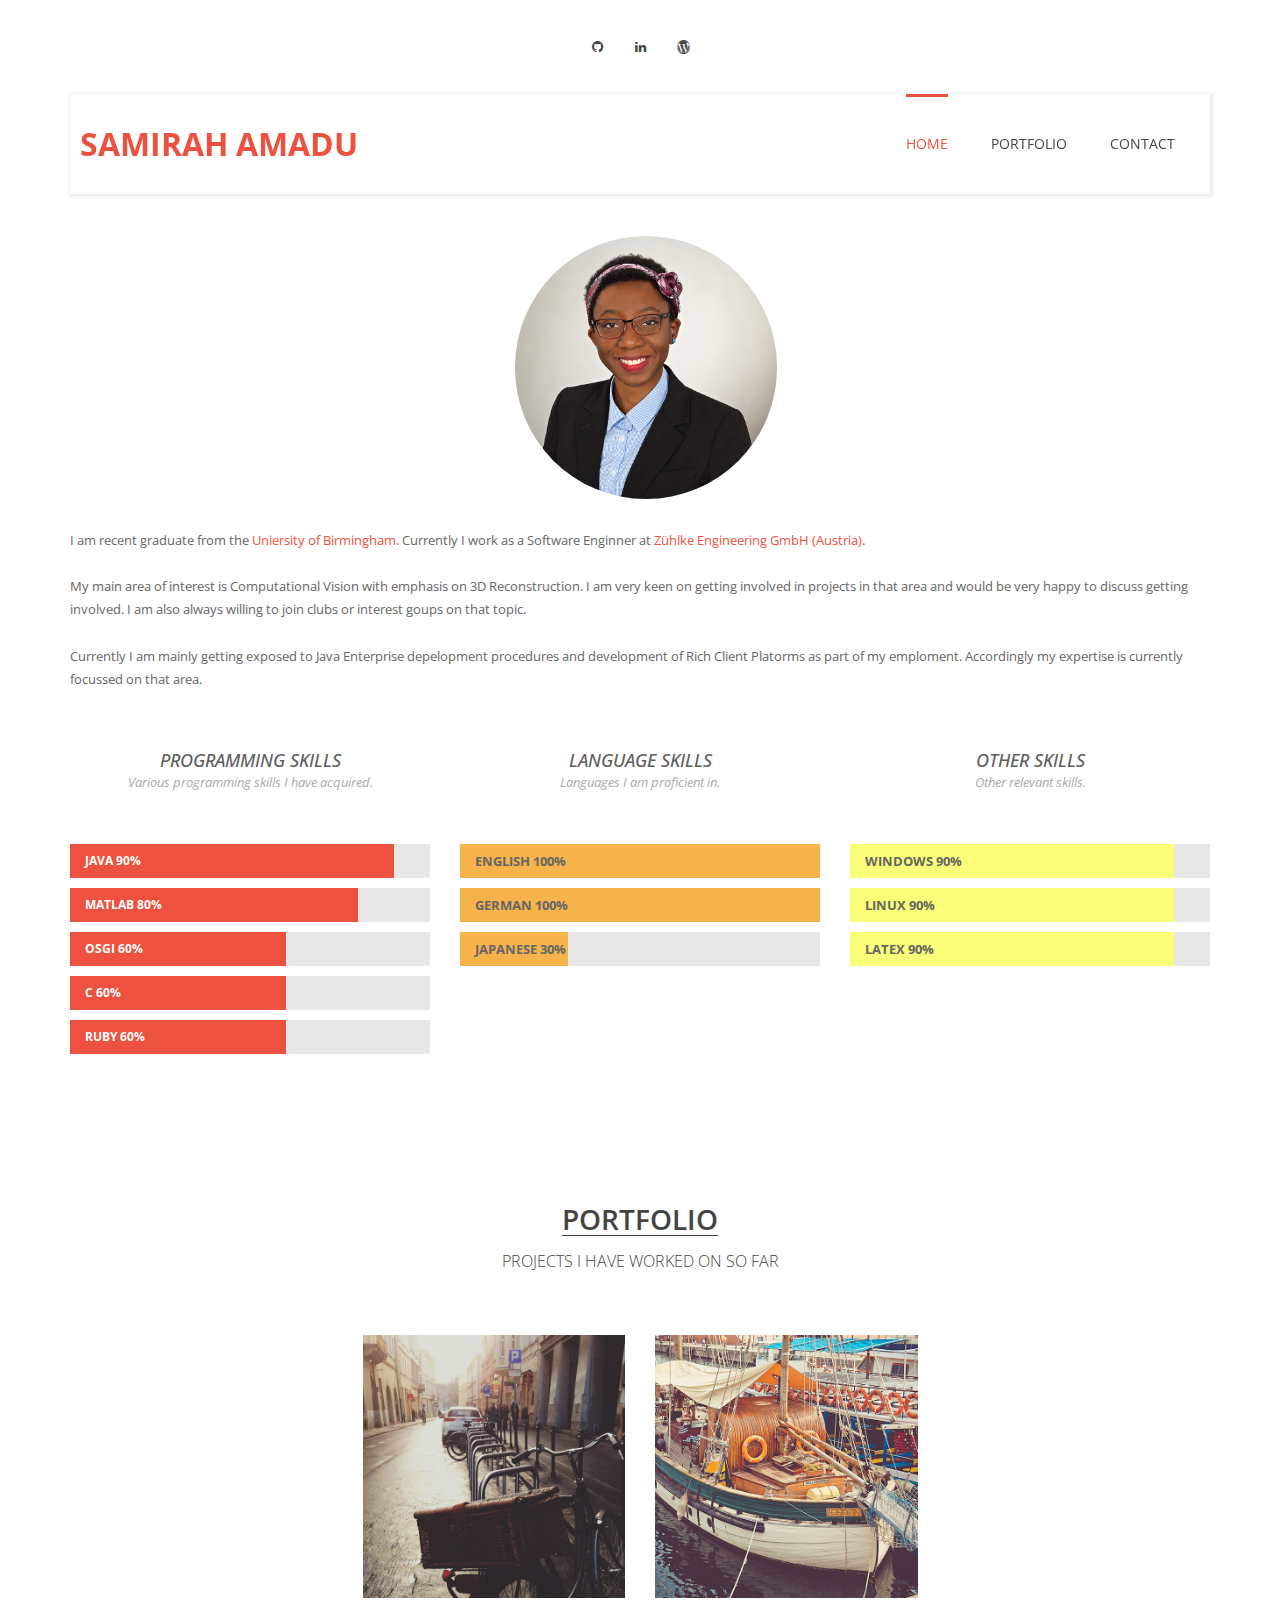
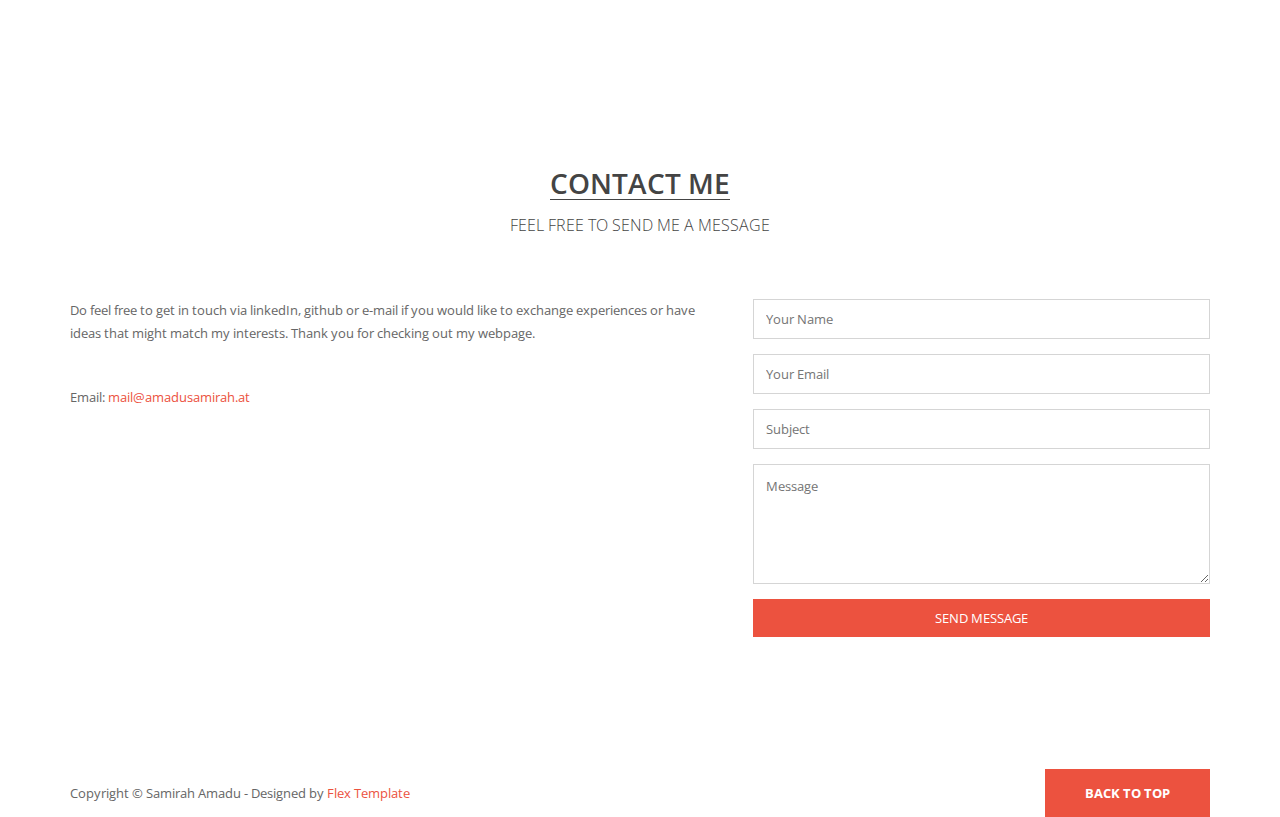
==== commit f116ee34: "Remove About me header" ====
--- a/index.html
+++ b/index.html
@@ -47,14 +47,13 @@
                             <div class="row">
                                 <div class="logo-wrapper col-md-4 col-sm-4">
                                     <h1>
-                                        <a href="#">Samirah Amadu</a>
+                                        <a href="#top">Samirah Amadu</a>
                                     </h1>
                                 </div> <!-- /.logo-wrapper -->
                                 <div class="col-md-8 col-sm-8 main-menu text-right">
                                     <div class="toggle-menu visible-sm visible-xs"><i class="fa fa-bars"></i></div>
                                     <ul class="menu-first">
-                                        <li class="active"><a href="#">Home</a></li>
-                                        <li><a href="#our-team">About Me</a></li>
+                                        <li class="active"><a href="#top">Home</a></li>
                                         <li><a href="#portfolio">Portfolio</a></li>
                                         <li><a href="#contact">Contact</a></li>                                 
                                     </ul>                                    
@@ -69,11 +68,6 @@
 
 		<div class="content-section" id="our-team">
             <div class="container">
-                <div class="row">
-                    <div class="heading-section col-md-12 text-center">
-                        <h2>About Me</h2>
-                    </div> <!-- /.heading-section -->
-                </div> <!-- /.row -->
                 <div class="row">
                     <div class="team-member col-md-3 col-sm-6">
                         <div class="member-thumb">
@@ -259,7 +253,7 @@
                     </div> <!-- /.col-md-7 -->
                     <div class="col-md-5 col-sm-6">
                         <div class="contact-form">
-                            <form method="post" name="contactform" id="contactform">
+							<form name="contactform" id="contactform" action="//formspree.io/hireme@amadusamirah.at" method="POST">
                                 <p>
                                     <input name="name" type="text" id="name" placeholder="Your Name">
                                 </p>
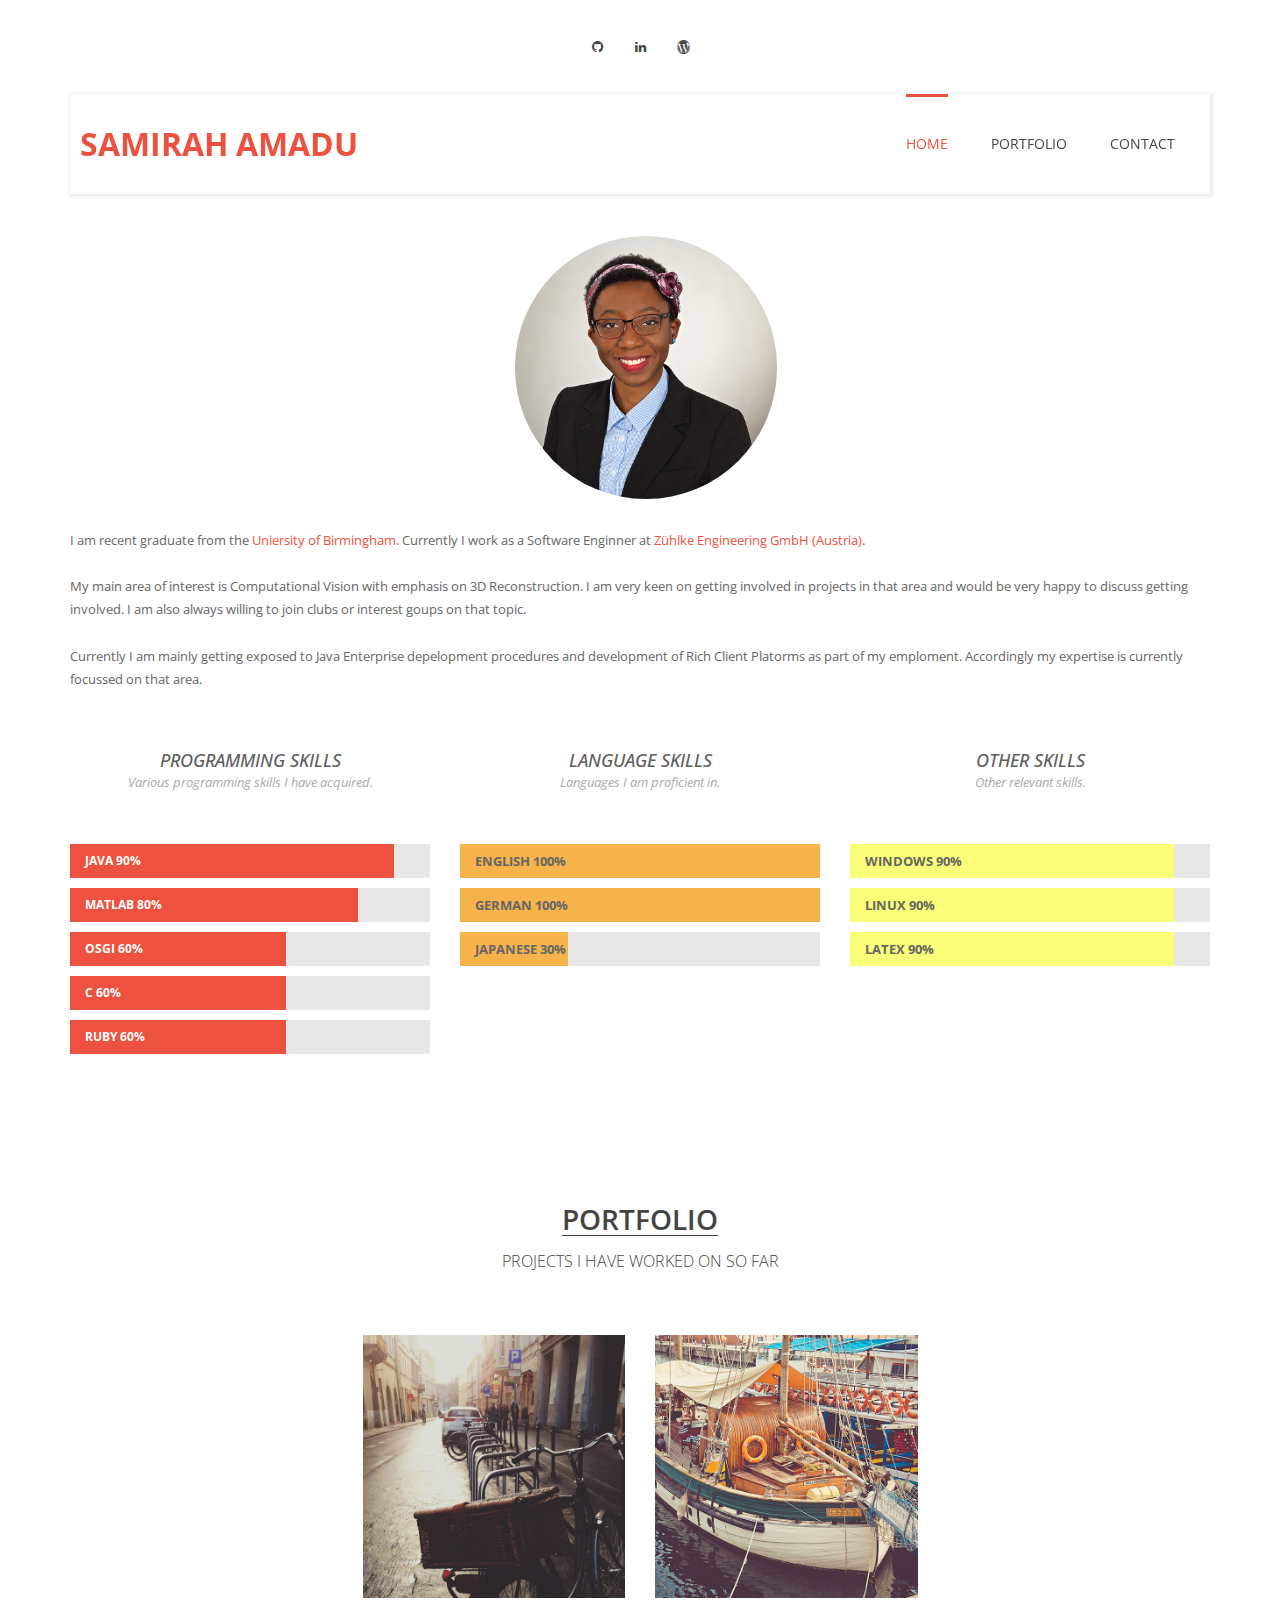
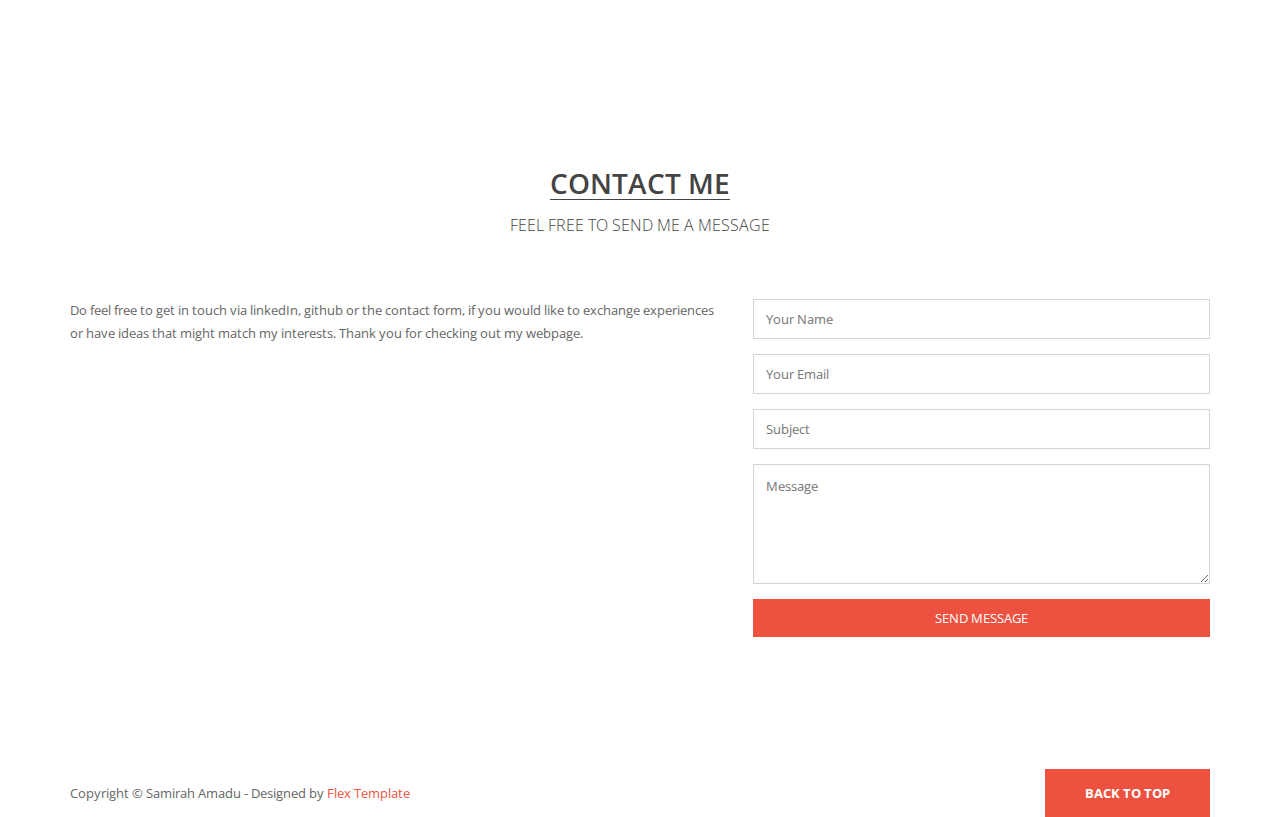
==== commit b7b50a16: "Remove E-mail because spam" ====
--- a/index.html
+++ b/index.html
@@ -243,12 +243,13 @@
                 </div> <!-- /.row -->
                 <div class="row">
                     <div class="col-md-7 col-sm-6">
-                        <p>Do feel free to get in touch via linkedIn, github or e-mail if you would like to exchange experiences or have ideas that might match my interests.
+                        <p>Do feel free to get in touch via linkedIn, github or the contact form, if you would like to exchange experiences or have ideas that might match my interests.
 Thank you for checking out my webpage.
                     	</p>
-                        <ul class="contact-info">
+                        <!--<ul class="contact-info">
                             <li>Email: <a href="mailto:mail@amadusamirah.at">mail@amadusamirah.at</a></li>
                         </ul>
+						-->
                         <!-- spacing for mobile viewing --><br><br>
                     </div> <!-- /.col-md-7 -->
                     <div class="col-md-5 col-sm-6">
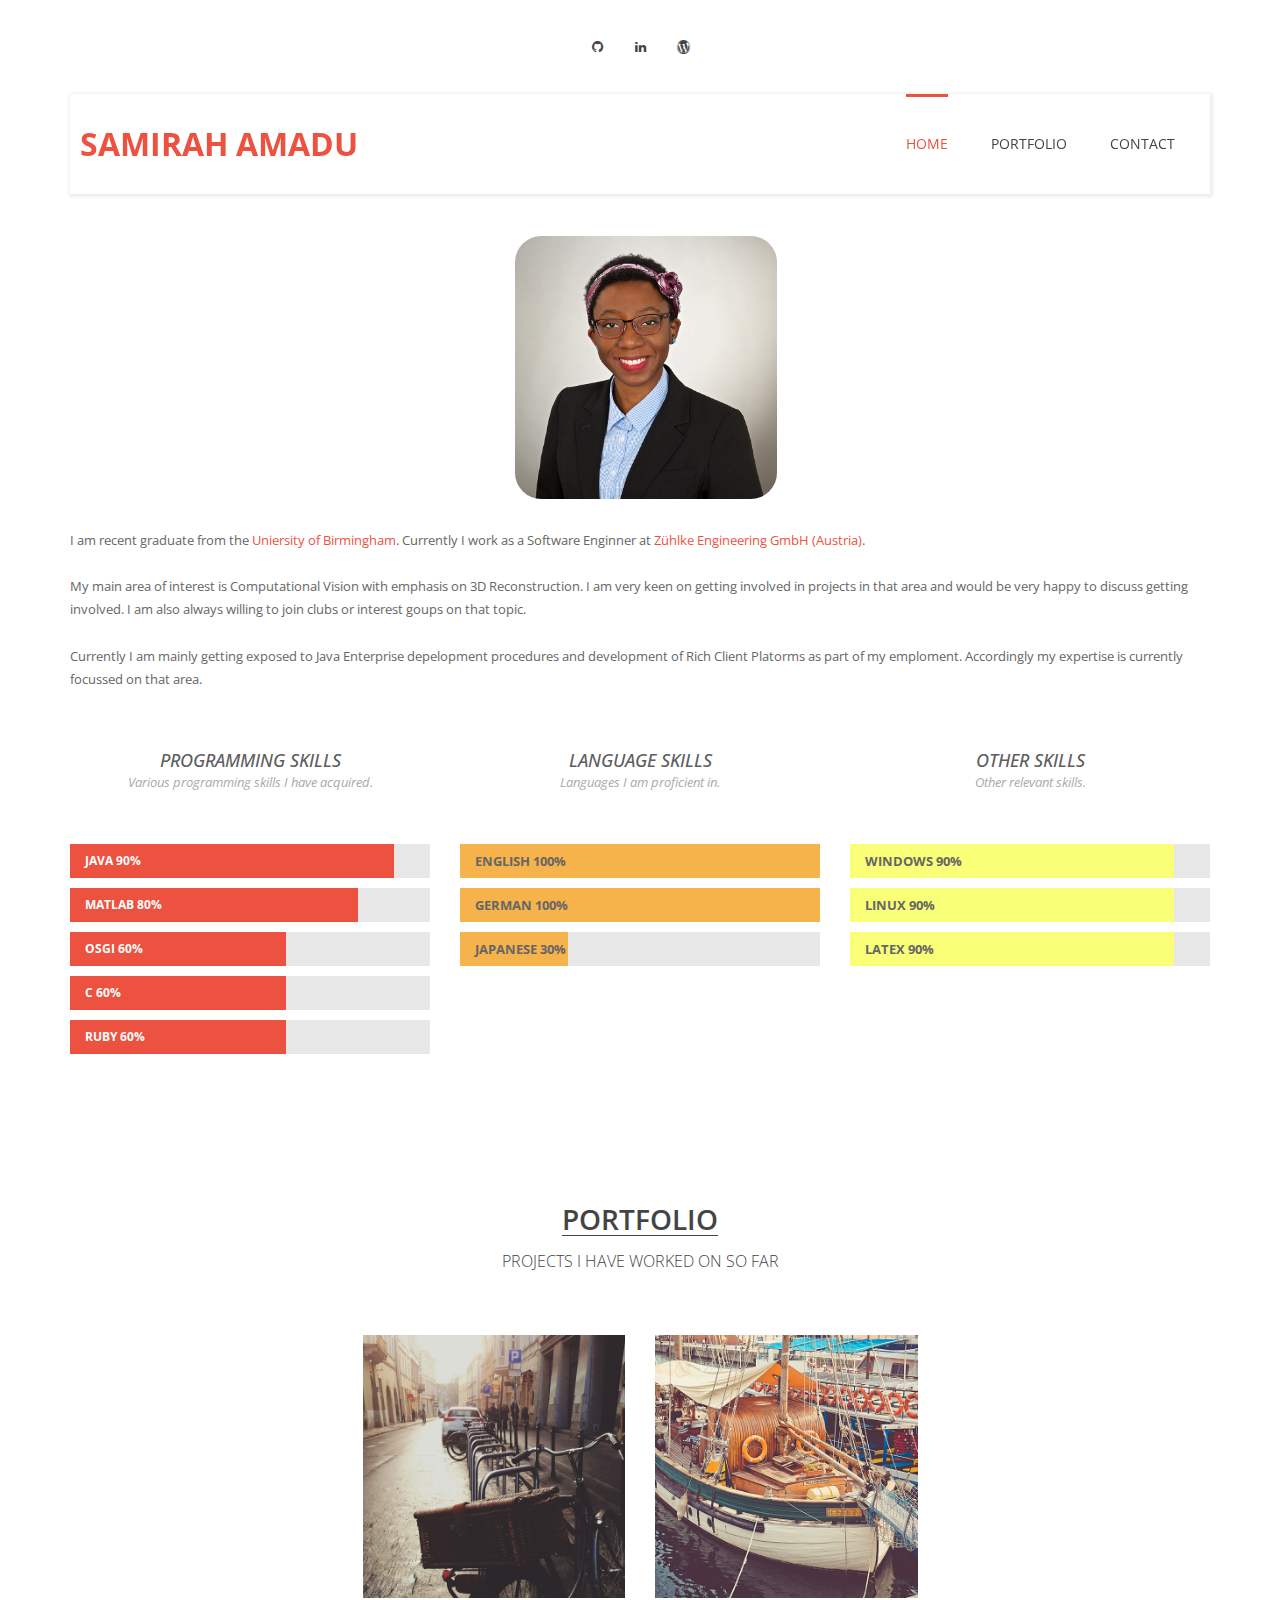
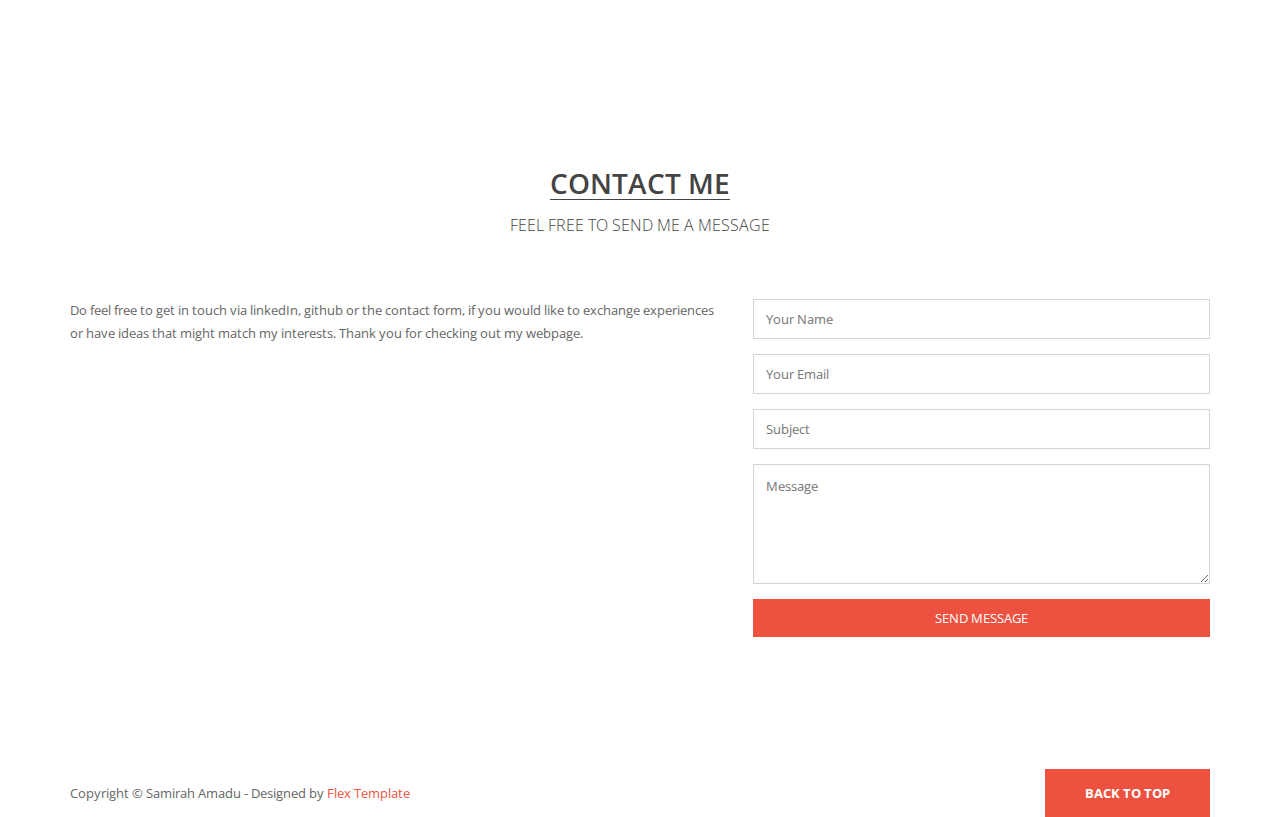
==== commit 9f35b3e9: "square instead round" ====
--- a/index.html
+++ b/index.html
@@ -206,9 +206,9 @@
                             <div class="portfolio-overlay">
                                 <h3>3D Reconstruction</h3>
                                 <p>Development of a prototype for Stereo Reconstruction from images.</p>
-                                <a href="images/gallery/p1.jpg" data-rel="lightbox" class="expand">
+                                <!--<a href="images/gallery/p1.jpg" data-rel="lightbox" class="expand">
                                     <i class="fa fa-search"></i>
-                                </a>
+                                </a>-->
                             </div> <!-- /.portfolio-overlay -->
                         </div> <!-- /.portfolio-thumb -->
                     </div> <!-- /.portfolio-item -->
@@ -218,9 +218,9 @@
                             <div class="portfolio-overlay">
                                 <h3>Buildpack for Cloudfoundry</h3>
                                 <p>Development of a CloudFoundry Buildpack for the integration of WebSphere Liberty profile into its PaaS.</p>
-                                <a href="images/gallery/p2.jpg" data-rel="lightbox" class="expand">
+                                <!--<a href="images/gallery/p2.jpg" data-rel="lightbox" class="expand">
                                     <i class="fa fa-search"></i>
-                                </a>
+                                </a> -->
                             </div> <!-- /.portfolio-overlay -->
                         </div> <!-- /.portfolio-thumb -->
                     </div> <!-- /.portfolio-item -->
--- a/css/templatemo_style.css
+++ b/css/templatemo_style.css
@@ -648,9 +648,9 @@
 .team-member .member-thumb {
   position: relative;
   overflow: hidden;
-  border-radius: 50%;
-  -webkit-border-radius: 50%;
-  -moz-border-radius: 50%;
+  border-radius: 10%;
+  -webkit-border-radius: 10%;
+  -moz-border-radius: 10%;
 }
 .team-member .member-thumb img {
   width: 100%;
@@ -659,9 +659,9 @@
   position: absolute;
   width: 100%;
   height: 100%;
-  border-radius: 50%;
-  -webkit-border-radius: 50%;
-  -moz-border-radius: 50%;
+  border-radius: 10%;
+  -webkit-border-radius: 10%;
+  -moz-border-radius: 10%;
   text-align: center;
   top: 0;
   left: 0;
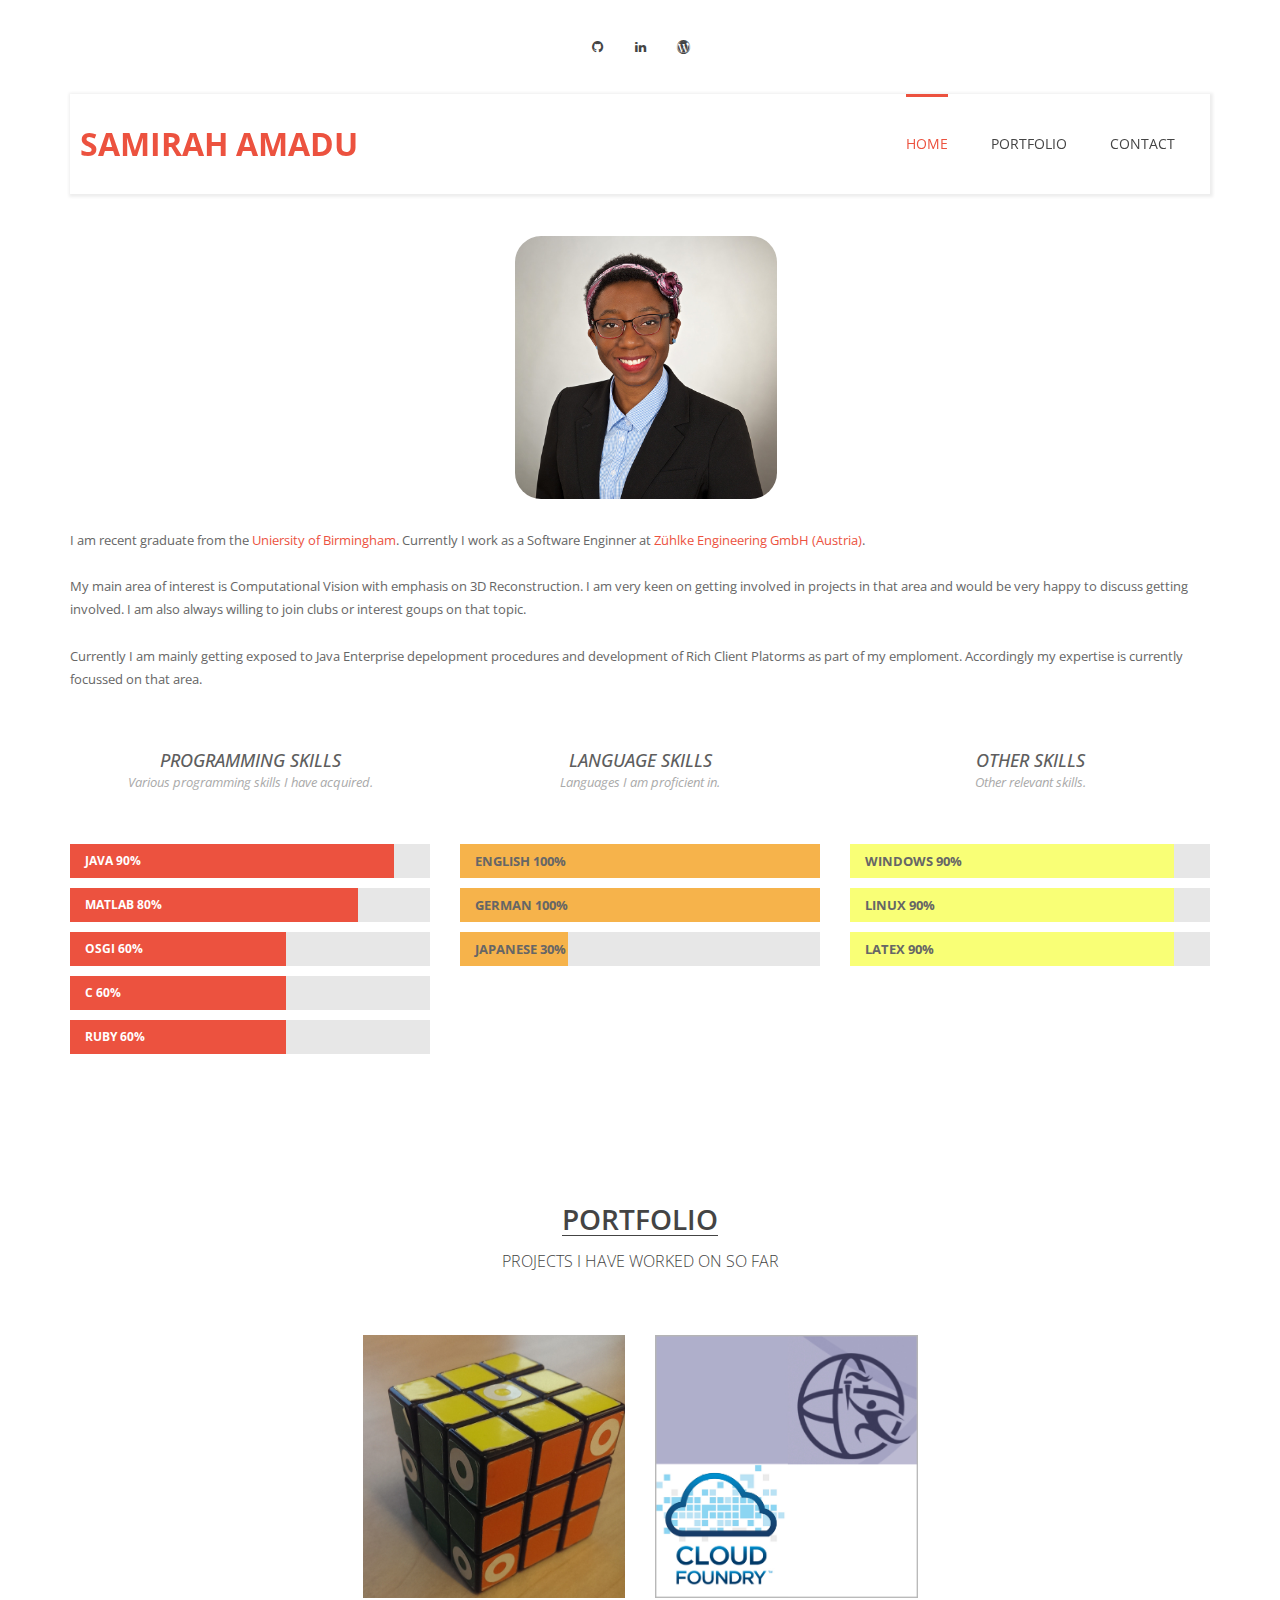
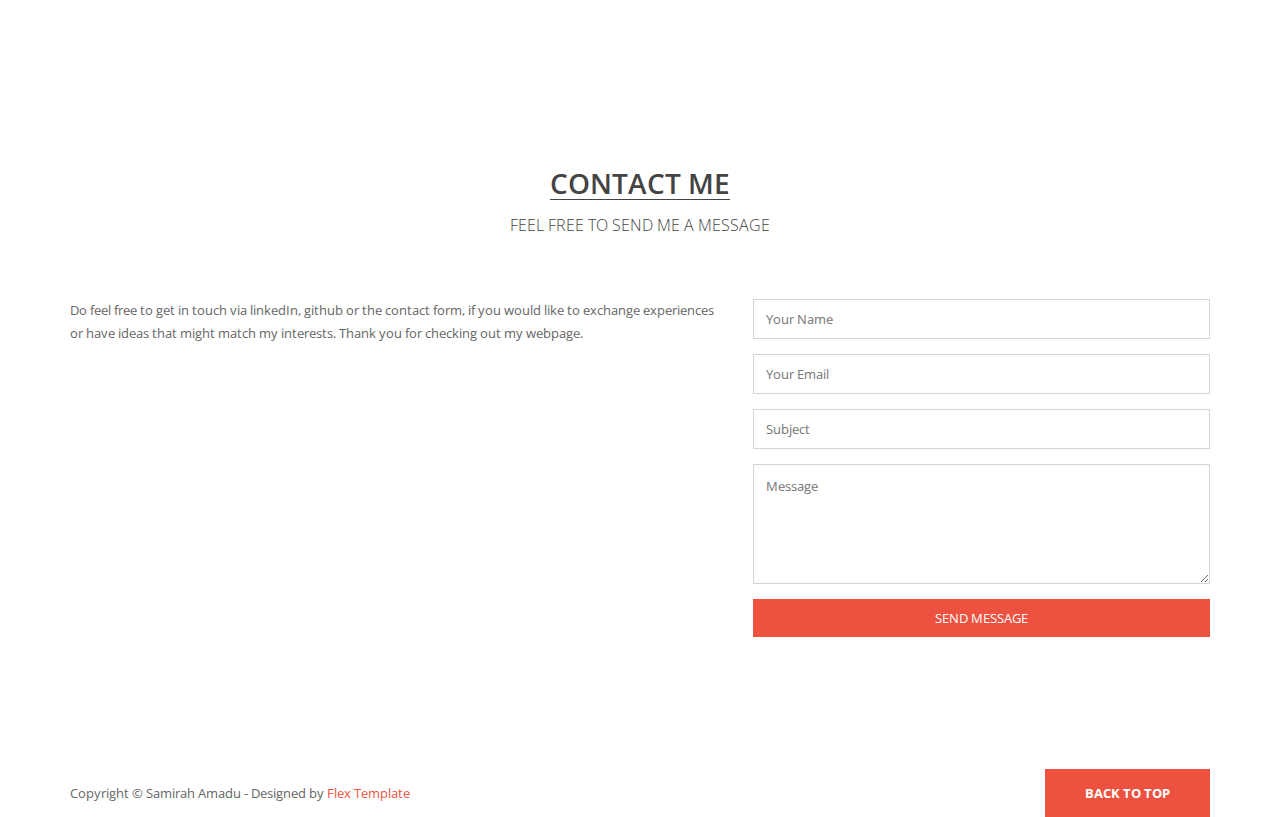
==== commit ca005427: "Update google analtics" ====
--- a/index.html
+++ b/index.html
@@ -21,6 +21,15 @@
         <link rel="stylesheet" href="css/templatemo_style.css">
 
         <script src="js/vendor/modernizr-2.6.1-respond-1.1.0.min.js"></script>
+	<script>
+		  (function(i,s,o,g,r,a,m){i['GoogleAnalyticsObject']=r;i[r]=i[r]||function(){
+		  (i[r].q=i[r].q||[]).push(arguments)},i[r].l=1*new Date();a=s.createElement(o),
+		  m=s.getElementsByTagName(o)[0];a.async=1;a.src=g;m.parentNode.insertBefore(a,m)
+		  })(window,document,'script','//www.google-analytics.com/analytics.js','ga');
+		  ga('create', 'UA-57248346-1', 'auto');
+		  ga('send', 'pageview');
+		  ga(‘set’, ‘&uid’, {{USER_ID}}); // Set the user ID using signed-in user_id.
+	</script>
     </head>
     <body>
         <!--[if lt IE 7]>
